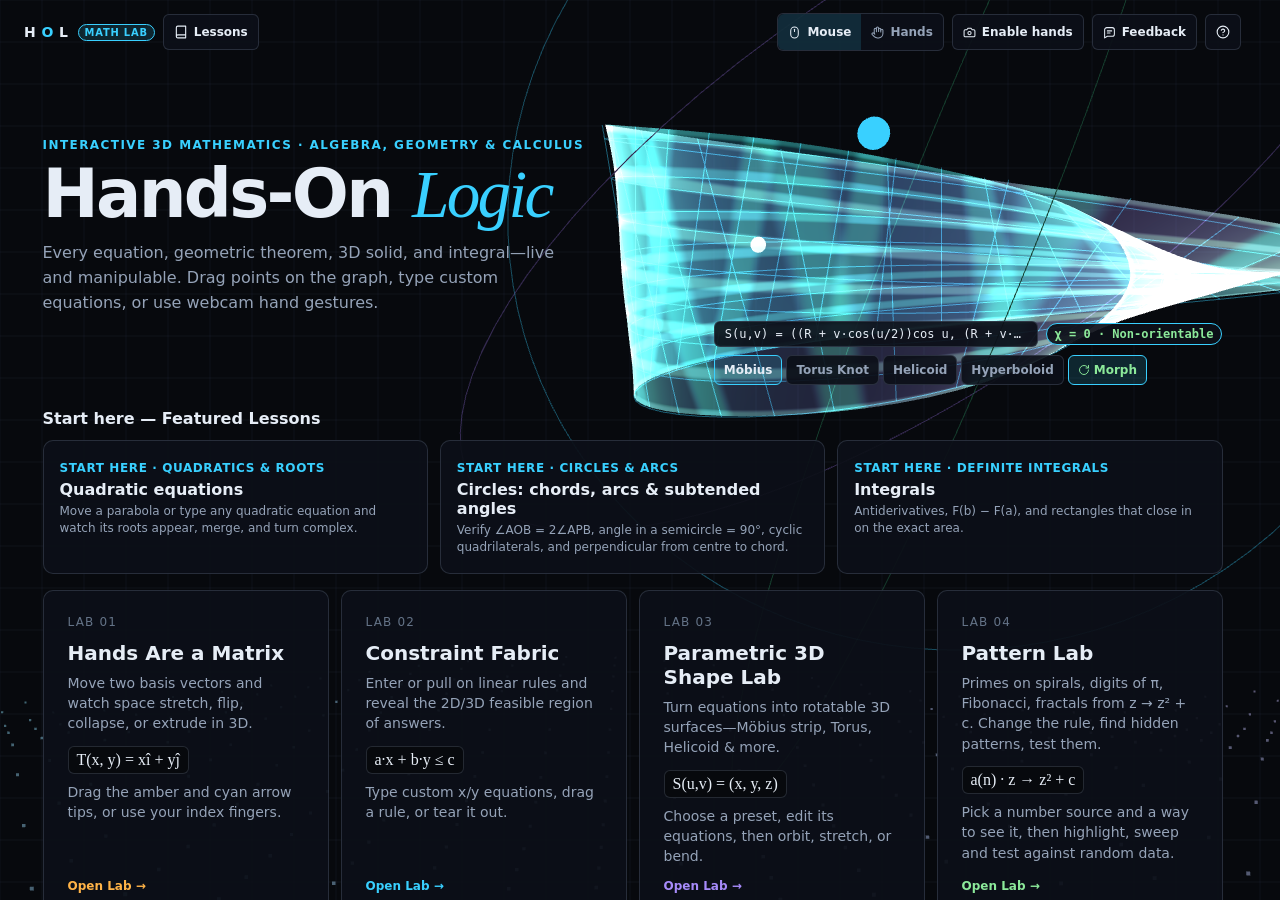
==== index.html @ 8b16ebe7 "Initial Hands-On Logic deployment" ====
<!doctype html>
<html lang="en">
  <head>
    <meta charset="UTF-8" />
    <meta name="viewport" content="width=device-width, initial-scale=1.0" />
    <meta name="theme-color" content="#07090d" />
    <meta
      name="description"
      content="Interactive school maths you move with your mouse or your hands: equations, coordinate geometry, conics, derivatives and integrals (Class 8–12)."
    />
    <title>Hands-On Logic</title>
    <script type="module" crossorigin src="./assets/index-BmAgXL-f.js"></script>
    <link rel="modulepreload" crossorigin href="./assets/demos-DzJYWmck.js">
    <link rel="modulepreload" crossorigin href="./assets/lesson-engine-TPkfOvUj.js">
    <link rel="stylesheet" crossorigin href="./assets/index-B6-vpZ5M.css">
  </head>
  <body>
    <div id="app"></div>
  </body>
</html>
---- assets/index-B6-vpZ5M.css ----
:root{--color-bg: #07090d;--color-surface-1: rgba(12, 16, 24, .92);--color-surface-2: rgba(20, 27, 39, .92);--color-surface-3: rgba(8, 12, 20, .97);--color-border: rgba(150, 170, 200, .2);--color-border-strong: #39d0ff;--color-text: #e6edf6;--color-text-dim: #95a3b8;--color-text-faint: #647387;--color-input: #ffb347;--color-primary: #39d0ff;--color-secondary: #a78bfa;--color-answer: #8ce99a;--color-conflict: #ff6b6b;--color-guide: #4b5b72;--color-primary-tint: rgba(57, 208, 255, .14);--color-input-tint: rgba(255, 179, 71, .14);--color-secondary-tint: rgba(167, 139, 250, .14);--color-answer-tint: rgba(140, 233, 154, .14);--color-conflict-tint: rgba(255, 107, 107, .14);--color-backdrop: rgba(7, 9, 13, .62);--shadow-drawer: -24px 0 80px rgba(7, 9, 13, .52);--font-sans: Inter, ui-sans-serif, system-ui, -apple-system, BlinkMacSystemFont, "Segoe UI", sans-serif;--font-math: "STIX Two Math", "Cambria Math", Georgia, "Times New Roman", serif;--font-mono: ui-monospace, "Cascadia Mono", Consolas, monospace;--text-xs: .75rem;--text-sm: .875rem;--text-md: 1rem;--text-lg: 1.25rem;--text-hero: clamp(2.2rem, 5.5vw, 4.2rem);--space-1: 4px;--space-2: 8px;--space-3: 12px;--space-4: 16px;--space-6: 24px;--space-8: 32px;--space-12: 48px;--radius-sm: 6px;--radius-md: 10px;--radius-lg: 14px;--z-stage: 0;--z-overlay: 10;--z-panel: 20;--z-topbar: 30;--z-modal: 40;--z-toast: 50;--motion-fast: .12s;--motion-base: .2s;--motion-slow: .32s;color:var(--color-text);background:var(--color-bg);font-family:var(--font-sans);font-synthesis:none}*{box-sizing:border-box}html,body,#app{width:100%;min-width:320px;height:100%;margin:0;overflow:hidden;background:var(--color-bg)}.ui-icon{display:inline-block;vertical-align:-2px;flex-shrink:0}button:focus-visible,a:focus-visible,input:focus-visible,.stage:focus-visible{outline:2px solid var(--color-border-strong);outline-offset:2px}.stage{display:block;position:fixed;top:0;right:0;bottom:0;left:0;z-index:var(--z-stage);touch-action:none;user-select:none;-webkit-user-select:none}.stage:focus-visible{outline-offset:-4px}.hud{position:fixed;top:0;right:0;bottom:0;left:0;z-index:var(--z-topbar);pointer-events:none;padding:var(--space-3) var(--space-6)}.hud.modal-open{z-index:var(--z-modal)}.hud.landing{overflow-y:auto;overscroll-behavior:contain;scrollbar-gutter:stable;pointer-events:auto;padding-bottom:var(--space-12)}.topbar{position:relative;z-index:var(--z-topbar);display:flex;align-items:center;justify-content:space-between;gap:var(--space-3);min-height:40px;pointer-events:auto}.brand-cluster,.top-actions{display:flex;align-items:center;gap:var(--space-2)}.wordmark,.back-link{display:inline-flex;align-items:center;gap:var(--space-1);color:var(--color-text);text-decoration:none}.wordmark{letter-spacing:.12em;font-size:var(--text-sm);font-weight:700}.wordmark span{color:var(--color-primary)}.version-pill{margin-left:var(--space-1);padding:2px 6px;border:1px solid var(--color-border-strong);border-radius:999px;background:var(--color-primary-tint);color:var(--color-primary);font-size:.62rem;letter-spacing:.08em}.nav-drawer-btn,.mode-button,.enable-hands,.feedback-button,.back-link{display:inline-flex;align-items:center;gap:6px;min-height:36px;padding:6px 10px;border:1px solid var(--color-border);border-radius:var(--radius-sm);background:var(--color-surface-1);color:var(--color-text);font:inherit;font-size:var(--text-xs);font-weight:600;cursor:pointer;transition:border-color var(--motion-fast) ease-out,background var(--motion-fast) ease-out}.nav-drawer-btn:hover,.enable-hands:hover,.feedback-button:hover,.feedback-button.active,.back-link:hover{border-color:var(--color-border-strong);background:var(--color-primary-tint)}.mode-toggle{display:inline-flex;border:1px solid var(--color-border);border-radius:var(--radius-sm);background:var(--color-surface-1)}.mode-button{border:0;background:transparent;color:var(--color-text-dim)}.mode-button:first-child{border-radius:var(--radius-sm) 0 0 var(--radius-sm)}.mode-button:last-child{border-radius:0 var(--radius-sm) var(--radius-sm) 0}.mode-button.active{background:var(--color-primary-tint);color:var(--color-text)}.icon-button{display:inline-flex;align-items:center;justify-content:center;width:36px;height:36px;border:1px solid var(--color-border);border-radius:var(--radius-sm);background:var(--color-surface-1);color:var(--color-text);cursor:pointer}.icon-button:hover{border-color:var(--color-border-strong)}.has-tooltip{position:relative}.has-tooltip[data-tooltip]:hover:after,.has-tooltip[data-tooltip]:focus-visible:after{content:attr(data-tooltip);position:absolute;z-index:var(--z-toast);top:calc(100% + var(--space-2));right:0;width:max-content;max-width:min(280px,calc(100vw - 24px));padding:var(--space-2) var(--space-3);border:1px solid var(--color-border-strong);border-radius:var(--radius-sm);background:var(--color-surface-3);color:var(--color-text);font-size:var(--text-xs);font-weight:500;line-height:1.4;text-align:left;white-space:normal;pointer-events:none}.hud-toast,.hud-message{position:fixed;z-index:var(--z-toast);bottom:var(--space-6);left:50%;display:inline-flex;align-items:center;gap:var(--space-2);max-width:min(520px,calc(100vw - 32px));margin:0;padding:var(--space-2) var(--space-4);transform:translate(-50%);border:1px solid var(--color-border-strong);border-radius:var(--radius-sm);background:var(--color-surface-3);color:var(--color-text);font-size:var(--text-sm);pointer-events:auto}.hud-message{border-color:var(--color-input)}.hands-onboarding{position:fixed;z-index:var(--z-modal);bottom:var(--space-6);left:var(--space-6);width:min(380px,calc(100vw - 32px));padding:var(--space-4);border:1px solid var(--color-border-strong);border-radius:var(--radius-lg);background:var(--color-surface-3);pointer-events:auto}.onboarding-header{display:flex;align-items:center;justify-content:space-between;margin-bottom:var(--space-3);font-size:var(--text-sm)}.onboarding-steps{display:grid;grid-template-columns:repeat(3,1fr);gap:var(--space-2);margin:0;padding:0;list-style:none}.onboarding-steps li{display:flex;flex-direction:column;gap:var(--space-1);padding:var(--space-2);border:1px solid var(--color-border);border-radius:var(--radius-sm);background:var(--color-surface-1);font-size:var(--text-xs)}.onboarding-steps .step-icon{color:var(--color-primary)}.onboarding-steps small{color:var(--color-text-dim);line-height:1.35}.help-panel{position:fixed;z-index:var(--z-modal);top:64px;right:var(--space-6);width:min(340px,calc(100vw - 32px));padding:var(--space-6);border:1px solid var(--color-border);border-radius:var(--radius-lg);background:var(--color-surface-3);pointer-events:auto}.help-panel h2{margin:0 0 var(--space-4);font-size:var(--text-md)}.help-panel .close-help{position:absolute;top:var(--space-3);right:var(--space-3)}.help-panel dl{display:grid;grid-template-columns:92px 1fr;gap:var(--space-2);margin:0;color:var(--color-text-dim);font-size:var(--text-xs)}.help-panel dt{color:var(--color-primary);font-weight:700}.help-panel dd{margin:0}.hud.recording .topbar,.hud.recording .help-panel,.hud.recording .hud-message,.hud.recording .hud-toast{opacity:0;pointer-events:none}.feedback-backdrop{position:fixed;z-index:var(--z-modal);top:0;right:0;bottom:0;left:0;border:0;background:var(--color-backdrop);cursor:default;pointer-events:auto}.feedback-drawer{position:fixed;z-index:calc(var(--z-modal) + 1);top:0;right:0;width:min(420px,calc(100vw - 24px));height:100%;overflow-y:auto;padding:var(--space-8) var(--space-6);border-left:1px solid var(--color-border-strong);background:var(--color-surface-3);box-shadow:var(--shadow-drawer);pointer-events:auto}.feedback-header{display:flex;align-items:flex-start;justify-content:space-between;gap:var(--space-4)}.feedback-header h2{margin:0;color:var(--color-text);font-size:var(--text-lg)}.feedback-copy{margin:var(--space-4) 0;color:var(--color-text-dim);font-size:var(--text-sm);line-height:1.55}.feedback-contact{margin:var(--space-8) 0 var(--space-2);padding:var(--space-4);border:1px solid var(--color-border-strong);border-radius:var(--radius-md);background:var(--color-primary-tint);color:var(--color-text);font-size:var(--text-md);line-height:1.5}.feedback-contact a{color:var(--color-primary);font-weight:700;overflow-wrap:anywhere}.landing-content{width:min(1180px,100%);margin:0 auto}.landing-hero-row{display:grid;grid-template-columns:minmax(0,1.12fr) minmax(320px,.88fr);gap:var(--space-6);align-items:center;margin-top:var(--space-4)}.landing-copy{max-width:640px}.eyebrow{margin:0 0 var(--space-2);color:var(--color-primary);font-size:var(--text-xs);font-weight:700;letter-spacing:.12em;text-transform:uppercase}h1{margin:0;color:var(--color-text);font-size:var(--text-hero);font-weight:700;letter-spacing:-.04em;line-height:1.02}h1 em{color:var(--color-primary);font-family:var(--font-math);font-weight:400}.lede{max-width:520px;margin:var(--space-3) 0 0;color:var(--color-text-dim);font-size:var(--text-md);line-height:1.55}.hero-stage-card{display:flex;flex-direction:column;gap:var(--space-2);padding:0;border:0;background:transparent;pointer-events:auto}.hero-stage-viewport{height:245px;cursor:grab;touch-action:none}.hero-stage-viewport:active{cursor:grabbing}.hero-stage-meta{display:flex;align-items:center;justify-content:space-between;gap:var(--space-2)}.hero-stage-badge{flex-shrink:0;padding:3px 8px;border:1px solid var(--color-border-strong);border-radius:999px;background:var(--color-surface-1);color:var(--color-answer);font-family:var(--font-mono);font-size:var(--text-xs);font-weight:600}.hero-stage-eq{flex:1;min-width:0;padding:5px 10px;border:1px solid var(--color-border);border-radius:var(--radius-sm);background:var(--color-surface-1);color:var(--color-text);font-family:var(--font-mono);font-size:var(--text-xs);white-space:nowrap;overflow:hidden;text-overflow:ellipsis}.hero-stage-controls{display:flex;flex-wrap:wrap;gap:var(--space-1)}.hero-manifold-btn{display:inline-flex;align-items:center;gap:4px;min-height:30px;padding:4px 9px;border:1px solid var(--color-border);border-radius:var(--radius-sm);background:var(--color-surface-1);color:var(--color-text-dim);font:inherit;font-size:var(--text-xs);font-weight:600;cursor:pointer}.hero-manifold-btn:hover,.hero-manifold-btn.active{border-color:var(--color-border-strong);background:var(--color-primary-tint);color:var(--color-text)}.hero-manifold-btn.morph-toggle.active{color:var(--color-answer)}.hero-lite .hero-stage-controls,.hero-lite .hero-stage-badge{display:none}.landing-hero-row>*{min-width:0}.start-here-section{margin-top:var(--space-6)}.section-subtitle{margin:0 0 var(--space-3);color:var(--color-text);font-size:var(--text-md);font-weight:650}.starter-grid{display:grid;grid-template-columns:repeat(3,minmax(0,1fr));gap:var(--space-3)}.starter-card{border-color:var(--color-border-strong);background:var(--color-surface-2)}.demo-tiles{display:grid;grid-template-columns:repeat(4,minmax(0,1fr));gap:var(--space-3);margin-top:var(--space-4);pointer-events:auto}.demo-tile{display:flex;flex-direction:column;min-height:240px;padding:var(--space-6);border:1px solid var(--color-border);border-radius:var(--radius-md);background:var(--color-surface-1);color:var(--color-text);text-decoration:none;transition:transform var(--motion-base) ease-out,border-color var(--motion-base) ease-out}.demo-tile:hover{transform:translateY(-2px);border-color:var(--color-border-strong)}.demo-tile.amber:hover{border-color:var(--color-input)}.demo-tile.cyan:hover{border-color:var(--color-primary)}.demo-tile.violet:hover{border-color:var(--color-secondary)}.demo-tile.green:hover{border-color:var(--color-answer)}.tile-index{color:var(--color-text-faint);font-size:var(--text-xs);letter-spacing:.1em}.demo-tile h2{margin:var(--space-3) 0 var(--space-2);font-size:var(--text-lg)}.demo-tile p{margin:0;color:var(--color-text-dim);font-size:var(--text-sm);line-height:1.45}.tile-equation{display:block;width:fit-content;margin:var(--space-3) 0 var(--space-2);padding:var(--space-1) var(--space-2);border:1px solid var(--color-border);border-radius:var(--radius-sm);background:var(--color-bg);color:var(--color-text);font-family:var(--font-math);font-size:var(--text-md)}.tile-action{display:block;margin-top:auto;padding-top:var(--space-3);font-size:var(--text-xs);font-weight:650}.amber .tile-action{color:var(--color-input)}.cyan .tile-action{color:var(--color-primary)}.violet .tile-action{color:var(--color-secondary)}.green .tile-action{color:var(--color-answer)}.quick-start,.equation-guide{margin-top:var(--space-8)}.quick-start{display:grid;grid-template-columns:minmax(200px,.7fr) minmax(0,1.5fr);gap:var(--space-8);padding-top:var(--space-6);border-top:1px solid var(--color-border)}.quick-start h2{margin:0;font-size:var(--text-lg)}.quick-start ol{display:grid;margin:0;padding:0;list-style:none;counter-reset:steps}.quick-start li{display:grid;grid-template-columns:36px minmax(130px,.6fr) minmax(180px,1fr);gap:var(--space-3);align-items:baseline;padding:var(--space-3) 0;border-bottom:1px solid var(--color-border);font-size:var(--text-sm);counter-increment:steps}.quick-start li:before{content:"0" counter(steps);color:var(--color-primary);font-size:var(--text-xs);font-weight:700}.quick-start li span{color:var(--color-text-dim);line-height:1.5}.equation-guide{display:grid;grid-template-columns:repeat(3,minmax(0,1fr));gap:var(--space-3)}.equation-guide article{padding:var(--space-6);border:1px solid var(--color-border);border-radius:var(--radius-md);background:var(--color-surface-1)}.display-equation{margin:var(--space-3) 0;font-family:var(--font-math);font-size:var(--text-lg)}.equation-guide article:first-child .display-equation{color:var(--color-input)}.equation-guide article:nth-child(2) .display-equation{color:var(--color-primary)}.equation-guide article:last-child .display-equation{color:var(--color-secondary)}.equation-guide article>p:last-child{margin:0;color:var(--color-text-dim);font-size:var(--text-sm);line-height:1.5}.lesson-index{display:grid;gap:var(--space-6);margin:var(--space-8) 0 var(--space-12)}.chapter-chip-bar{display:flex;flex-wrap:wrap;gap:var(--space-2)}.chapter-chip{min-height:36px;padding:6px 12px;border:1px solid var(--color-border);border-radius:var(--radius-sm);background:var(--color-surface-1);color:var(--color-text-dim);font:inherit;font-size:var(--text-xs);font-weight:600;cursor:pointer}.chapter-chip.active,.chapter-chip:hover{border-color:var(--color-border-strong);background:var(--color-primary-tint);color:var(--color-text)}.lesson-chapter h2{margin:0 0 var(--space-2);font-size:var(--text-lg)}.lesson-chapter>p{margin:0 0 var(--space-3);color:var(--color-text-dim);font-size:var(--text-sm)}.lesson-cards{display:grid;grid-template-columns:repeat(auto-fill,minmax(240px,1fr));gap:var(--space-3)}.lesson-card{display:block;padding:var(--space-4);border:1px solid var(--color-border);border-radius:var(--radius-md);background:var(--color-surface-1);color:var(--color-text);text-decoration:none;pointer-events:auto;transition:border-color var(--motion-fast) ease-out,transform var(--motion-fast) ease-out}.lesson-card:hover{border-color:var(--color-border-strong);transform:translateY(-2px)}.lesson-card .class-label{color:var(--color-primary);font-size:var(--text-xs);font-weight:700;text-transform:uppercase;letter-spacing:.05em}.lesson-card h3{margin:var(--space-1) 0;font-size:var(--text-md)}.lesson-card p{margin:0;color:var(--color-text-dim);font-size:var(--text-xs);line-height:1.45}.demo-guide{position:fixed;z-index:var(--z-panel);top:68px;right:var(--space-6);width:min(380px,calc(100vw - 32px));max-height:calc(100vh - 88px);overflow-y:auto;padding:var(--space-4);border:1px solid var(--color-border);border-radius:var(--radius-lg);background:var(--color-surface-1);color:var(--color-text-dim);pointer-events:auto;scrollbar-width:thin}.guide-kicker{margin:0 0 var(--space-2);color:var(--color-primary);font-size:var(--text-xs);font-weight:700;letter-spacing:.08em;text-transform:uppercase}.guide-equation{color:var(--color-text);font-family:var(--font-math);font-size:var(--text-lg)}.matrix-guide .guide-equation:first-of-type{color:var(--color-input)}.fabric-guide .guide-equation:first-of-type{color:var(--color-primary)}.guide-equation.secondary{margin-top:var(--space-1);color:var(--color-text-dim);font-size:var(--text-md)}.scenario-segmented,.guide-button-row,.shape-tool-row{display:grid;grid-template-columns:repeat(3,1fr);gap:var(--space-2);margin-top:var(--space-3)}.demo-guide button{display:inline-flex;align-items:center;justify-content:center;gap:var(--space-1);min-height:36px;padding:6px 10px;border:1px solid var(--color-border);border-radius:var(--radius-sm);background:var(--color-surface-2);color:var(--color-text);font:inherit;font-size:var(--text-xs);font-weight:600;cursor:pointer}.demo-guide button:hover,.demo-guide button.active{border-color:var(--color-border-strong);background:var(--color-primary-tint)}.demo-guide .primary-action{border-color:var(--color-border-strong);background:var(--color-primary-tint);color:var(--color-primary);font-weight:700}.constraint-form,.shape-form{display:grid;gap:var(--space-2);margin-top:var(--space-3)}.constraint-form label,.shape-form label span{color:var(--color-text-dim);font-size:var(--text-xs);font-weight:600}.shape-form label{display:grid;gap:var(--space-1)}.constraint-form input,.shape-form input{width:100%;min-height:36px;padding:6px 10px;border:1px solid var(--color-border);border-radius:var(--radius-sm);background:var(--color-bg);color:var(--color-text);font:var(--text-xs) var(--font-mono);font-variant-numeric:tabular-nums}.inline-form{display:grid;grid-template-columns:1fr auto;gap:var(--space-2)}.example-row{display:flex;align-items:center;justify-content:space-between;gap:var(--space-2);margin-top:var(--space-2);color:var(--color-text-faint);font-size:var(--text-xs)}.preset-row{display:grid;grid-template-columns:repeat(3,1fr);gap:var(--space-1);margin:var(--space-2) 0}.tool-hint{margin:var(--space-2) 0 0;color:var(--color-text-dim);font-size:var(--text-xs);line-height:1.4}.deformation-controls,.live-orientation{margin-top:var(--space-3);padding:var(--space-3);border:1px solid var(--color-border);border-radius:var(--radius-md);background:var(--color-bg);font-variant-numeric:tabular-nums}.deformation-control-heading,.orientation-heading{display:flex;align-items:baseline;justify-content:space-between;gap:var(--space-2);margin-bottom:var(--space-2);font-size:var(--text-xs);color:var(--color-text)}.deformation-slider-grid{display:grid;grid-template-columns:repeat(2,minmax(0,1fr));gap:var(--space-2)}.deformation-slider{display:grid;gap:var(--space-1);font-size:var(--text-xs)}.deformation-slider>span{display:flex;justify-content:space-between;color:var(--color-text-dim)}.deformation-slider output,.orientation-heading output,.orientation-equations output,.rotation-matrix output{color:var(--color-secondary);font-family:var(--font-mono);font-size:var(--text-xs);font-variant-numeric:tabular-nums}.deformation-slider input{width:100%;accent-color:var(--color-secondary);cursor:ew-resize}.parameter-grid{display:grid;grid-template-columns:repeat(4,minmax(0,1fr));gap:var(--space-2)}.orientation-result{display:grid;gap:var(--space-2)}.orientation-equations{display:grid;gap:var(--space-1)}.matrix-wrap{display:flex;align-items:center;gap:var(--space-2);font-family:var(--font-mono);font-size:var(--text-xs)}.rotation-matrix{display:grid;width:168px;grid-template-columns:repeat(3,1fr);gap:2px 6px;padding:2px 6px;border-left:1px solid var(--color-secondary);border-right:1px solid var(--color-secondary)}.deformation-popover{position:fixed;z-index:var(--z-overlay);top:164px;left:var(--space-6);width:min(500px,36vw);padding:var(--space-3) var(--space-4);border:1px solid var(--color-border);border-radius:var(--radius-md);background:var(--color-surface-1);pointer-events:none;font-variant-numeric:tabular-nums}.deformation-popover-heading{display:flex;align-items:center;justify-content:space-between;margin-bottom:var(--space-2);color:var(--color-secondary);font-size:var(--text-xs);font-weight:700;text-transform:uppercase}.deformation-pipeline{display:flex;align-items:center;gap:var(--space-2);font-size:var(--text-xs)}.deformation-pipeline>div{display:grid;gap:2px;font-family:var(--font-mono);color:var(--color-text)}.lesson-panel{position:fixed;z-index:var(--z-panel);top:64px;right:var(--space-6);bottom:var(--space-4);width:390px;overflow-x:hidden;overflow-y:auto;padding:var(--space-4);border:1px solid var(--color-border);border-radius:var(--radius-lg);background:var(--color-surface-1);color:var(--color-text);font-size:var(--text-sm);line-height:1.5;pointer-events:auto;scrollbar-width:thin;font-variant-numeric:tabular-nums}.lesson-panel.dock-left{right:auto;left:var(--space-6)}.lesson-panel.collapsed{bottom:auto;height:auto;max-height:112px;overflow:hidden}.lesson-panel.collapsed .lesson-body{display:none}.lesson-top-header{margin-bottom:var(--space-3)}.lesson-breadcrumb-row{display:flex;align-items:center;justify-content:space-between;gap:var(--space-2);margin-bottom:var(--space-1)}.lesson-kicker{margin:0;color:var(--color-primary);font-size:var(--text-xs);font-weight:700;letter-spacing:.04em;text-transform:uppercase}.sheet-pos-group{display:none;gap:var(--space-1)}.sheet-pos-btn{padding:3px 7px;border:1px solid var(--color-border);border-radius:var(--radius-sm);background:var(--color-surface-2);color:var(--color-text-dim);font:inherit;font-size:var(--text-xs);cursor:pointer}.sheet-pos-btn.active{border-color:var(--color-border-strong);color:var(--color-text);background:var(--color-primary-tint)}.lesson-panel h2{margin:0 0 var(--space-1);color:var(--color-text);font-size:var(--text-lg);line-height:1.2}.lesson-hint{margin:0 0 var(--space-2);color:var(--color-text-dim);font-size:var(--text-xs);line-height:1.4}.lesson-key-result{padding:var(--space-2) var(--space-3);border:1px solid var(--color-border-strong);border-radius:var(--radius-sm);background:var(--color-answer-tint);color:var(--color-answer);font-family:var(--font-mono);font-size:var(--text-sm);font-weight:700;font-variant-numeric:tabular-nums;transition:background var(--motion-slow) ease-out}.lesson-key-result:empty{display:none}.lesson-key-result.flash{background:var(--color-primary-tint)}.lesson-challenge{margin:0 0 var(--space-3);padding:var(--space-2) var(--space-3);border:1px solid var(--color-input);border-radius:var(--radius-sm);background:var(--color-input-tint);color:var(--color-text);font-size:var(--text-xs)}.lesson-challenge.solved{border-color:var(--color-answer);background:var(--color-answer-tint)}.lesson-challenge code{display:inline-block;margin-top:2px;color:var(--color-text);font-weight:700}.challenge-next{margin-left:var(--space-2);padding:4px 8px;border:1px solid var(--color-answer);border-radius:var(--radius-sm);background:var(--color-surface-2);color:var(--color-text);font:inherit;font-size:var(--text-xs);cursor:pointer}.lesson-variants{display:flex;flex-wrap:wrap;gap:var(--space-1);margin-bottom:var(--space-3)}.lesson-variants button{min-height:34px;padding:5px 10px;border:1px solid var(--color-border);border-radius:var(--radius-sm);background:var(--color-surface-2);color:var(--color-text-dim);font:inherit;font-size:var(--text-xs);font-weight:600;cursor:pointer}.lesson-variants button.active{border-color:var(--color-border-strong);background:var(--color-primary-tint);color:var(--color-text)}.lesson-equations,.lesson-inputs{margin-bottom:var(--space-3);padding:var(--space-3);border:1px solid var(--color-border);border-radius:var(--radius-md);background:var(--color-bg)}.lesson-inputs:empty{display:none}.inputs-header{margin-bottom:var(--space-2);color:var(--color-text-dim);font-size:var(--text-xs);font-weight:700;letter-spacing:.05em;text-transform:uppercase}.lesson-eq-list,.handle-input-grid{display:grid;gap:var(--space-2)}.lesson-eq-label{display:block;margin-bottom:var(--space-1);color:var(--color-text);font-size:var(--text-xs);font-weight:600}.lesson-eq-row{display:flex;gap:var(--space-2)}.lesson-eq-input{flex:1;min-width:0;min-height:36px;padding:5px 8px;border:1px solid var(--color-border);border-radius:var(--radius-sm);background:var(--color-surface-1);color:var(--color-text);font:var(--text-xs) var(--font-mono)}.lesson-eq-apply{min-height:36px;padding:5px 12px;border:1px solid var(--color-border-strong);border-radius:var(--radius-sm);background:var(--color-primary-tint);color:var(--color-text);font:inherit;font-size:var(--text-xs);font-weight:600;cursor:pointer}.eq-preset-row{display:flex;flex-wrap:wrap;gap:var(--space-1);margin-top:var(--space-2)}.eq-preset-chip{min-height:30px;padding:4px 8px;border:1px solid var(--color-border);border-radius:999px;background:var(--color-surface-2);color:var(--color-text-dim);font:inherit;font-size:var(--text-xs);cursor:pointer}.eq-preset-chip:hover,.eq-preset-chip.active{border-color:var(--color-border-strong);background:var(--color-primary-tint);color:var(--color-text)}.lesson-eq-error{margin:var(--space-1) 0 0;color:var(--color-conflict);font-size:var(--text-xs);font-weight:600}.handle-control-block{padding-bottom:var(--space-2);border-bottom:1px solid var(--color-border)}.handle-control-block:last-child{padding-bottom:0;border-bottom:0}.handle-input-row{display:grid;grid-template-columns:minmax(84px,1fr) 82px 82px;gap:var(--space-2);align-items:center}.param-input-row{display:flex;align-items:center;justify-content:space-between;gap:var(--space-2)}.param-number-wrap{display:inline-flex;align-items:center;gap:var(--space-1);color:var(--color-text-dim);font-size:var(--text-xs)}.param-number-wrap input{width:84px}.handle-slider-row{display:grid;grid-template-columns:1fr 1fr;gap:var(--space-2);margin-top:var(--space-1)}.param-slider-row{margin-top:var(--space-1)}.handle-slider-row input[type=range],.param-slider-row input[type=range]{width:100%;height:20px;accent-color:var(--color-input);cursor:pointer}.handle-badge{display:inline-flex;align-items:center;gap:6px;color:var(--color-text);font-size:var(--text-xs);font-weight:600;overflow:hidden;text-overflow:ellipsis;white-space:nowrap}.handle-badge i{width:8px;height:8px;border-radius:50%;flex-shrink:0}.handle-input-row label{display:flex;align-items:center;gap:var(--space-1);color:var(--color-text-dim);font-size:var(--text-xs)}.handle-input-row input,.param-number-wrap input{min-height:32px;padding:4px 6px;border:1px solid var(--color-border);border-radius:var(--radius-sm);background:var(--color-surface-1);color:var(--color-text);font:var(--text-xs) var(--font-mono);font-variant-numeric:tabular-nums}.teacher-step-bar{display:flex;align-items:center;justify-content:space-between;gap:var(--space-2);margin-bottom:var(--space-2);padding:var(--space-1) var(--space-2);border:1px solid var(--color-border);border-radius:var(--radius-sm);background:var(--color-surface-2);color:var(--color-text-dim);font-size:var(--text-xs);font-weight:600}.teacher-step-btns{display:flex;gap:var(--space-1)}.teacher-step-btns button{min-height:28px;padding:2px 8px;border:1px solid var(--color-border);border-radius:var(--radius-sm);background:var(--color-surface-1);color:var(--color-text);font:inherit;font-size:var(--text-xs);cursor:pointer}.teacher-step-btns button.active{border-color:var(--color-border-strong);background:var(--color-primary-tint)}.teacher-step-btns button:disabled{opacity:.35;cursor:default}.step-block{margin:0 0 var(--space-2);padding:var(--space-2) var(--space-3);border-left:3px solid var(--color-border);border-radius:0 var(--radius-sm) var(--radius-sm) 0;background:var(--color-surface-2)}.step-block.result{border-left-color:var(--color-answer);background:var(--color-answer-tint)}.step-block.warn{border-left-color:var(--color-input);background:var(--color-input-tint)}.step-block h3{margin:0 0 var(--space-1);color:var(--color-text);font-size:var(--text-xs)}.step-block ol{margin:0;padding:0;list-style:none;font-family:var(--font-mono);font-size:var(--text-xs);font-variant-numeric:tabular-nums}.step-block li{padding:1px 0;overflow-wrap:anywhere;white-space:pre-wrap}.lesson-toolbar-footer{margin-top:var(--space-3);padding-top:var(--space-3);border-top:1px solid var(--color-border)}.lesson-action-bar{display:flex;align-items:center;gap:var(--space-2);position:relative}.lesson-action-btn{display:inline-flex;align-items:center;gap:5px;min-height:36px;padding:6px 10px;border:1px solid var(--color-border);border-radius:var(--radius-sm);background:var(--color-surface-2);color:var(--color-text);font:inherit;font-size:var(--text-xs);font-weight:600;cursor:pointer}.lesson-action-btn:hover,.lesson-action-btn.active{border-color:var(--color-border-strong);background:var(--color-primary-tint)}.more-menu-wrap{position:relative;margin-left:auto}.more-menu{position:absolute;z-index:var(--z-modal);bottom:calc(100% + var(--space-2));right:0;display:grid;gap:var(--space-1);min-width:210px;padding:var(--space-2);border:1px solid var(--color-border-strong);border-radius:var(--radius-md);background:var(--color-surface-3)}.more-menu[hidden]{display:none}.more-item{display:flex;align-items:center;gap:var(--space-2);width:100%;min-height:34px;padding:6px 10px;border:0;border-radius:var(--radius-sm);background:transparent;color:var(--color-text);font:inherit;font-size:var(--text-xs);text-align:left;cursor:pointer}.more-item:hover,.more-item.active{background:var(--color-primary-tint);color:var(--color-primary)}.lesson-controls{margin:var(--space-2) 0 0;color:var(--color-text-faint);font-size:var(--text-xs)}body.recording .lesson-toolbar-footer,body.recording .lesson-variants,body.recording .lesson-inputs,body.recording .demo-guide{display:none}.pattern-group-title{margin:var(--space-2) 0 var(--space-1);color:var(--color-text-faint);font-size:var(--text-xs);font-weight:700;letter-spacing:.08em;text-transform:uppercase}.hidden-tag{margin-left:2px;color:var(--color-input);font-size:10px;font-weight:700}.pattern-help{margin:var(--space-1) 0 var(--space-2);color:var(--color-text-dim);font-size:var(--text-xs);line-height:1.45}.pattern-rule{margin:var(--space-2) 0;color:var(--color-text-dim);font:var(--text-xs) var(--font-mono);overflow-wrap:anywhere}.pattern-lesson-link{display:inline-flex;align-items:center;gap:6px;margin-bottom:var(--space-2);color:var(--color-primary);font-size:var(--text-xs);font-weight:600;text-decoration:none}.pattern-lesson-link:hover{text-decoration:underline}.pattern-random-row,.pattern-zoom-row,.pattern-sweep-row{display:flex;flex-wrap:wrap;align-items:center;gap:var(--space-2);margin-bottom:var(--space-3)}.pattern-random.active{border-color:var(--color-input);background:var(--color-input-tint);color:var(--color-input)}.pattern-tabs button{flex:1}.pattern-tab-content{min-height:120px}.pattern-select{flex:1;font-family:inherit}.pattern-details{margin-top:var(--space-2);color:var(--color-text-dim);font-size:var(--text-xs)}.pattern-details summary{min-height:32px;padding:6px 0;color:var(--color-text);font-weight:600;cursor:pointer}.pattern-details ol,.pattern-details ul{margin:0;padding-left:var(--space-4)}.pattern-details li{margin:2px 0}.pattern-link{padding:4px 0;border:0;background:none;color:var(--color-primary);font:inherit;text-align:left;cursor:pointer}.pattern-link:hover{text-decoration:underline}.digit-bars{position:relative;display:grid;grid-template-columns:repeat(10,1fr);gap:4px;height:96px;margin:var(--space-2) 0}.digit-bar{display:flex;flex-direction:column;justify-content:flex-end;align-items:center;gap:2px;min-width:0}.digit-bar span{width:100%;min-height:2px;border-radius:2px 2px 0 0;background:var(--color-primary)}.digit-bar b{color:var(--color-text-dim);font:600 var(--text-xs) var(--font-mono);line-height:16px}.digit-even{position:absolute;left:0;right:0;border-top:1px dashed var(--color-input);pointer-events:none}body.recording .pattern-panel{display:none}body.recording,body.recording .stage{cursor:none}.holo-nav-modal{position:fixed;z-index:var(--z-modal);inset:var(--space-6);display:flex;flex-direction:column;padding:var(--space-6);border:1px solid var(--color-border-strong);border-radius:var(--radius-lg);background:var(--color-surface-3);pointer-events:auto}.holo-nav-header{display:flex;align-items:center;justify-content:space-between;flex-wrap:wrap;gap:var(--space-3);padding-bottom:var(--space-3);border-bottom:1px solid var(--color-border)}.holo-nav-header h2{margin:0;font-size:var(--text-lg);color:var(--color-text)}.holo-nav-search{flex:1;min-width:220px;max-width:440px;min-height:38px;padding:var(--space-2) var(--space-3);border:1px solid var(--color-border-strong);border-radius:var(--radius-sm);background:var(--color-surface-1);color:var(--color-text);font:inherit;font-size:var(--text-sm)}.holo-nav-body{flex:1;overflow-y:auto;padding-top:var(--space-3);display:grid;gap:var(--space-4)}.holo-nav-group h3{margin:0 0 var(--space-2);color:var(--color-primary);font-size:var(--text-sm)}.holo-nav-grid{display:grid;grid-template-columns:repeat(auto-fill,minmax(230px,1fr));gap:var(--space-2)}.holo-nav-item{display:flex;flex-direction:column;gap:var(--space-1);padding:var(--space-3);border:1px solid var(--color-border);border-radius:var(--radius-md);background:var(--color-surface-1);color:var(--color-text);text-decoration:none}.holo-nav-item:hover,.holo-nav-item.nav-selected{border-color:var(--color-border-strong);background:var(--color-surface-2)}.holo-nav-item .class-label{color:var(--color-primary);font-size:var(--text-xs);font-weight:700;text-transform:uppercase}.holo-nav-item strong{font-size:var(--text-sm)}.holo-nav-item mark{background:var(--color-primary-tint);color:var(--color-primary);padding:0 2px;border-radius:2px}.holo-nav-item small{color:var(--color-text-dim);font-size:var(--text-xs);line-height:1.35}.sr-only{position:absolute;width:1px;height:1px;padding:0;margin:-1px;overflow:hidden;clip:rect(0,0,0,0);white-space:nowrap;border:0}@media (pointer: coarse){.fine-pointer-only{display:none}}@media (max-width: 1023px){.lesson-panel{width:320px}.deformation-popover{display:none}.landing-hero-row{grid-template-columns:1fr}.starter-grid,.demo-tiles,.equation-guide{grid-template-columns:repeat(2,minmax(0,1fr))}}@media (max-width: 819px){.demo-guide{top:auto;bottom:var(--space-2);left:var(--space-2);right:var(--space-2);width:auto;max-height:38vh;padding:var(--space-3)}}@media (max-width: 599px){.hud{padding:var(--space-2) var(--space-3)}.version-pill,.top-label{display:none}.topbar{gap:var(--space-2)}.brand-cluster,.top-actions{gap:var(--space-1)}.nav-drawer-btn,.mode-button{min-width:36px;padding-left:var(--space-2);padding-right:var(--space-2);justify-content:center}.nav-drawer-btn span,.mode-button span{position:absolute;width:1px;height:1px;overflow:hidden;clip:rect(0 0 0 0);clip-path:inset(50%);white-space:nowrap}.lesson-panel{top:auto;left:var(--space-2);right:var(--space-2);bottom:var(--space-2);width:auto;height:44vh;padding:var(--space-3)}.lesson-panel.dock-left{left:var(--space-2);right:var(--space-2)}.lesson-panel[data-sheet=peek]{height:22vh;min-height:128px}.lesson-panel[data-sheet=half]{height:44vh}.lesson-panel[data-sheet=full]{height:74vh}.sheet-pos-group{display:inline-flex}.holo-nav-modal{inset:var(--space-2);padding:var(--space-3)}.starter-grid,.demo-tiles,.equation-guide,.quick-start{grid-template-columns:1fr}.quick-start li{grid-template-columns:32px 1fr}.quick-start li span{grid-column:2}.parameter-grid{grid-template-columns:repeat(2,minmax(0,1fr))}.has-tooltip[data-tooltip]:hover:after,.has-tooltip[data-tooltip]:focus-visible:after{left:0;right:auto}.feedback-drawer{top:auto;width:100%;height:min(82vh,680px);padding:var(--space-6) var(--space-4);border-top:1px solid var(--color-border-strong);border-left:0;border-radius:var(--radius-lg) var(--radius-lg) 0 0}}@media (prefers-reduced-motion: reduce){*,*:before,*:after{scroll-behavior:auto!important;transition-duration:.01ms!important}}
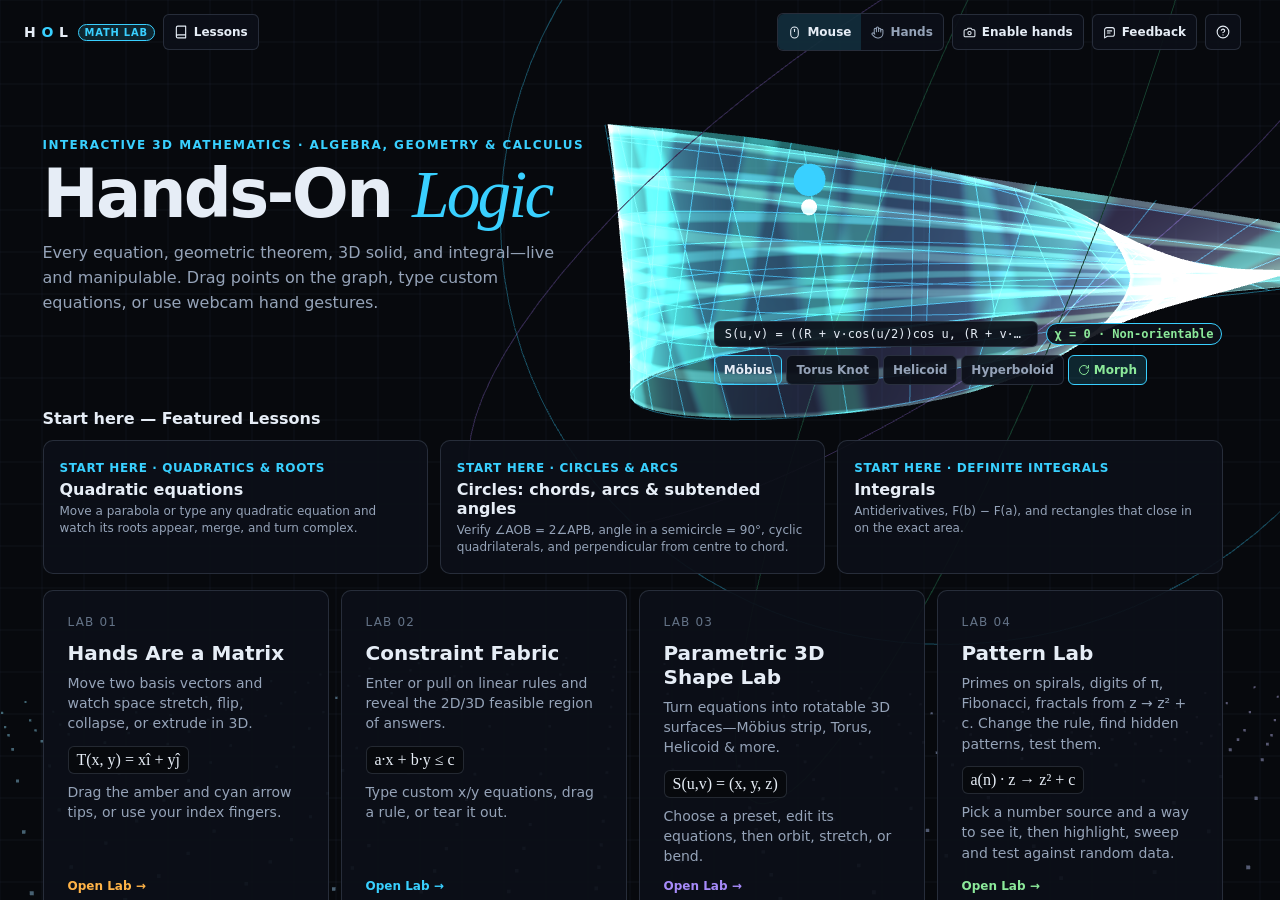
==== commit 1c81ea65: "Add social sharing preview" ====
--- a/index.html
+++ b/index.html
@@ -8,6 +8,25 @@
       name="description"
       content="Interactive school maths you move with your mouse or your hands: equations, coordinate geometry, conics, derivatives and integrals (Class 8–12)."
     />
+    <meta property="og:type" content="website" />
+    <meta property="og:site_name" content="Hands-On Logic" />
+    <meta property="og:title" content="Hands-On Logic — Interactive 3D Mathematics" />
+    <meta
+      property="og:description"
+      content="Move equations, geometric theorems, 3D surfaces and integrals with your mouse, custom inputs or webcam hand gestures."
+    />
+    <meta property="og:url" content="https://geoabrahamdev.github.io/hands-on-logic-site/" />
+    <meta property="og:image" content="https://geoabrahamdev.github.io/hands-on-logic-site/social-preview.png" />
+    <meta property="og:image:width" content="1280" />
+    <meta property="og:image:height" content="640" />
+    <meta property="og:image:alt" content="Hands-On Logic interactive 3D mathematics homepage" />
+    <meta name="twitter:card" content="summary_large_image" />
+    <meta name="twitter:title" content="Hands-On Logic — Interactive 3D Mathematics" />
+    <meta
+      name="twitter:description"
+      content="Move equations, geometric theorems, 3D surfaces and integrals with your mouse, custom inputs or webcam hand gestures."
+    />
+    <meta name="twitter:image" content="https://geoabrahamdev.github.io/hands-on-logic-site/social-preview.png" />
     <title>Hands-On Logic</title>
     <script type="module" crossorigin src="./assets/index-BmAgXL-f.js"></script>
     <link rel="modulepreload" crossorigin href="./assets/demos-DzJYWmck.js">
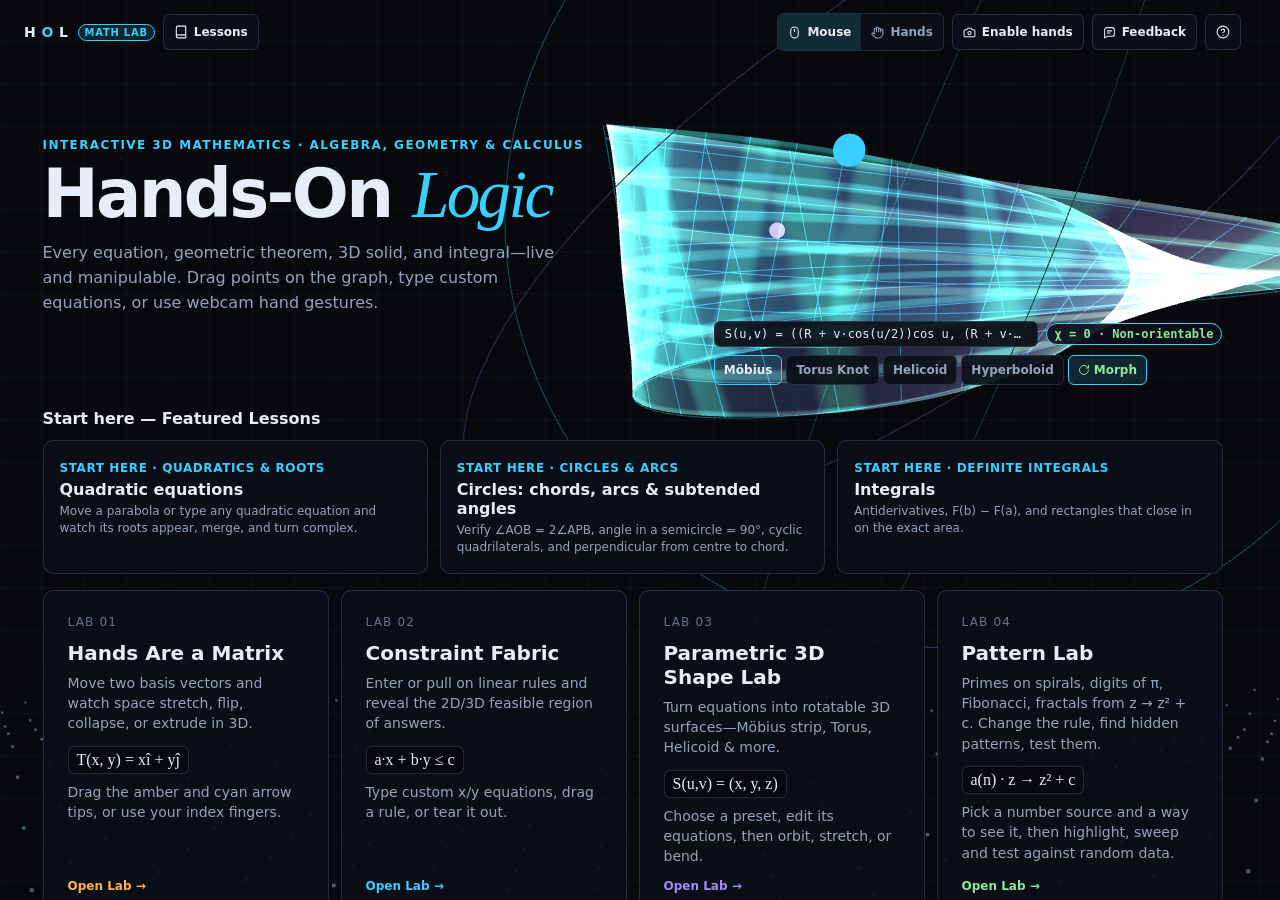
==== commit 8c99390d: "Fix mobile hand gesture interaction" ====
--- a/index.html
+++ b/index.html
@@ -28,9 +28,9 @@
     />
     <meta name="twitter:image" content="https://geoabrahamdev.github.io/hands-on-logic-site/social-preview.png" />
     <title>Hands-On Logic</title>
-    <script type="module" crossorigin src="./assets/index-BmAgXL-f.js"></script>
+    <script type="module" crossorigin src="./assets/index-ClPH3olH.js"></script>
     <link rel="modulepreload" crossorigin href="./assets/demos-DzJYWmck.js">
-    <link rel="modulepreload" crossorigin href="./assets/lesson-engine-TPkfOvUj.js">
+    <link rel="modulepreload" crossorigin href="./assets/lesson-engine-CrZLz2mZ.js">
     <link rel="stylesheet" crossorigin href="./assets/index-B6-vpZ5M.css">
   </head>
   <body>
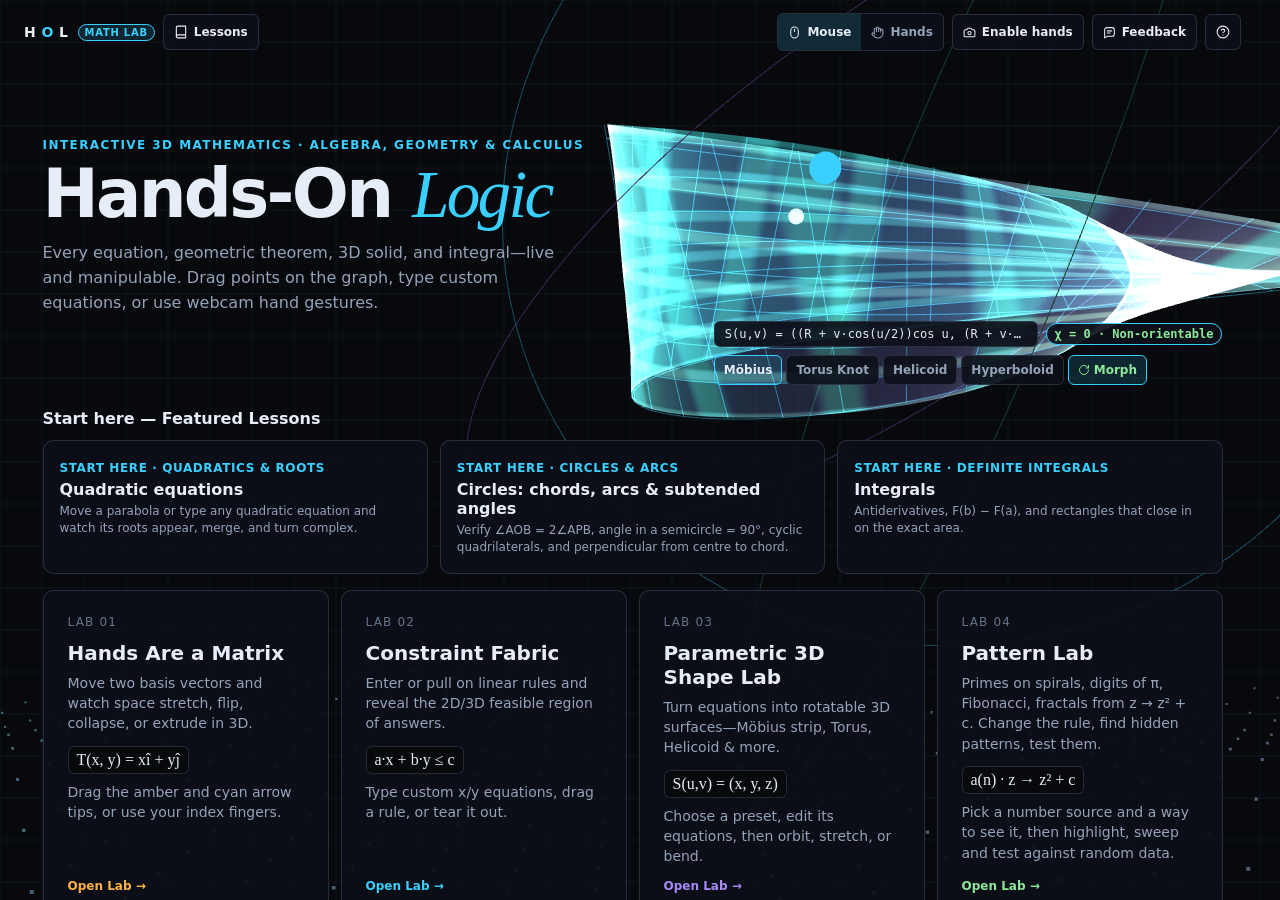
==== commit 92513fd3: "Deploy mobile gesture and 3D hero fixes" ====
--- a/index.html
+++ b/index.html
@@ -28,10 +28,10 @@
     />
     <meta name="twitter:image" content="https://geoabrahamdev.github.io/hands-on-logic-site/social-preview.png" />
     <title>Hands-On Logic</title>
-    <script type="module" crossorigin src="./assets/index-ClPH3olH.js"></script>
+    <script type="module" crossorigin src="./assets/index-BOGdXyLB.js"></script>
     <link rel="modulepreload" crossorigin href="./assets/demos-DzJYWmck.js">
     <link rel="modulepreload" crossorigin href="./assets/lesson-engine-CrZLz2mZ.js">
-    <link rel="stylesheet" crossorigin href="./assets/index-B6-vpZ5M.css">
+    <link rel="stylesheet" crossorigin href="./assets/index-CVvVTj8f.css">
   </head>
   <body>
     <div id="app"></div>
--- a/assets/index-CVvVTj8f.css
+++ b/assets/index-CVvVTj8f.css
@@ -0,0 +1 @@
+:root{--color-bg: #07090d;--color-surface-1: rgba(12, 16, 24, .92);--color-surface-2: rgba(20, 27, 39, .92);--color-surface-3: rgba(8, 12, 20, .97);--color-border: rgba(150, 170, 200, .2);--color-border-strong: #39d0ff;--color-text: #e6edf6;--color-text-dim: #95a3b8;--color-text-faint: #647387;--color-input: #ffb347;--color-primary: #39d0ff;--color-secondary: #a78bfa;--color-answer: #8ce99a;--color-conflict: #ff6b6b;--color-guide: #4b5b72;--color-primary-tint: rgba(57, 208, 255, .14);--color-input-tint: rgba(255, 179, 71, .14);--color-secondary-tint: rgba(167, 139, 250, .14);--color-answer-tint: rgba(140, 233, 154, .14);--color-conflict-tint: rgba(255, 107, 107, .14);--color-backdrop: rgba(7, 9, 13, .62);--shadow-drawer: -24px 0 80px rgba(7, 9, 13, .52);--font-sans: Inter, ui-sans-serif, system-ui, -apple-system, BlinkMacSystemFont, "Segoe UI", sans-serif;--font-math: "STIX Two Math", "Cambria Math", Georgia, "Times New Roman", serif;--font-mono: ui-monospace, "Cascadia Mono", Consolas, monospace;--text-xs: .75rem;--text-sm: .875rem;--text-md: 1rem;--text-lg: 1.25rem;--text-hero: clamp(2.2rem, 5.5vw, 4.2rem);--space-1: 4px;--space-2: 8px;--space-3: 12px;--space-4: 16px;--space-6: 24px;--space-8: 32px;--space-12: 48px;--radius-sm: 6px;--radius-md: 10px;--radius-lg: 14px;--z-stage: 0;--z-overlay: 10;--z-panel: 20;--z-topbar: 30;--z-modal: 40;--z-toast: 50;--motion-fast: .12s;--motion-base: .2s;--motion-slow: .32s;color:var(--color-text);background:var(--color-bg);font-family:var(--font-sans);font-synthesis:none}*{box-sizing:border-box}html,body,#app{width:100%;min-width:320px;height:100%;margin:0;overflow:hidden;background:var(--color-bg)}.ui-icon{display:inline-block;vertical-align:-2px;flex-shrink:0}button:focus-visible,a:focus-visible,input:focus-visible,.stage:focus-visible{outline:2px solid var(--color-border-strong);outline-offset:2px}.stage{display:block;position:fixed;top:0;right:0;bottom:0;left:0;z-index:var(--z-stage);touch-action:none;user-select:none;-webkit-user-select:none}.stage:focus-visible{outline-offset:-4px}.hud{position:fixed;top:0;right:0;bottom:0;left:0;z-index:var(--z-topbar);pointer-events:none;padding:var(--space-3) var(--space-6)}.hud.modal-open{z-index:var(--z-modal)}.hud.landing{overflow-y:auto;overscroll-behavior:contain;scrollbar-gutter:stable;pointer-events:auto;padding-bottom:var(--space-12)}.topbar{position:relative;z-index:var(--z-topbar);display:flex;align-items:center;justify-content:space-between;gap:var(--space-3);min-height:40px;pointer-events:auto}.brand-cluster,.top-actions{display:flex;align-items:center;gap:var(--space-2)}.wordmark,.back-link{display:inline-flex;align-items:center;gap:var(--space-1);color:var(--color-text);text-decoration:none}.wordmark{letter-spacing:.12em;font-size:var(--text-sm);font-weight:700}.wordmark span{color:var(--color-primary)}.version-pill{margin-left:var(--space-1);padding:2px 6px;border:1px solid var(--color-border-strong);border-radius:999px;background:var(--color-primary-tint);color:var(--color-primary);font-size:.62rem;letter-spacing:.08em}.nav-drawer-btn,.mode-button,.enable-hands,.feedback-button,.back-link{display:inline-flex;align-items:center;gap:6px;min-height:36px;padding:6px 10px;border:1px solid var(--color-border);border-radius:var(--radius-sm);background:var(--color-surface-1);color:var(--color-text);font:inherit;font-size:var(--text-xs);font-weight:600;cursor:pointer;transition:border-color var(--motion-fast) ease-out,background var(--motion-fast) ease-out}.nav-drawer-btn:hover,.enable-hands:hover,.feedback-button:hover,.feedback-button.active,.back-link:hover{border-color:var(--color-border-strong);background:var(--color-primary-tint)}.mode-toggle{display:inline-flex;border:1px solid var(--color-border);border-radius:var(--radius-sm);background:var(--color-surface-1)}.mode-button{border:0;background:transparent;color:var(--color-text-dim)}.mode-button:first-child{border-radius:var(--radius-sm) 0 0 var(--radius-sm)}.mode-button:last-child{border-radius:0 var(--radius-sm) var(--radius-sm) 0}.mode-button.active{background:var(--color-primary-tint);color:var(--color-text)}.icon-button{display:inline-flex;align-items:center;justify-content:center;width:36px;height:36px;border:1px solid var(--color-border);border-radius:var(--radius-sm);background:var(--color-surface-1);color:var(--color-text);cursor:pointer}.icon-button:hover{border-color:var(--color-border-strong)}.has-tooltip{position:relative}.has-tooltip[data-tooltip]:focus-visible:after{content:attr(data-tooltip);position:absolute;z-index:var(--z-toast);top:calc(100% + var(--space-2));right:0;width:max-content;max-width:min(280px,calc(100vw - 24px));padding:var(--space-2) var(--space-3);border:1px solid var(--color-border-strong);border-radius:var(--radius-sm);background:var(--color-surface-3);color:var(--color-text);font-size:var(--text-xs);font-weight:500;line-height:1.4;text-align:left;white-space:normal;pointer-events:none}@media (hover: hover){.has-tooltip[data-tooltip]:hover:after{content:attr(data-tooltip);position:absolute;z-index:var(--z-toast);top:calc(100% + var(--space-2));right:0;width:max-content;max-width:min(280px,calc(100vw - 24px));padding:var(--space-2) var(--space-3);border:1px solid var(--color-border-strong);border-radius:var(--radius-sm);background:var(--color-surface-3);color:var(--color-text);font-size:var(--text-xs);font-weight:500;line-height:1.4;text-align:left;white-space:normal;pointer-events:none}}.hud-toast,.hud-message{position:fixed;z-index:var(--z-toast);bottom:var(--space-6);left:50%;display:inline-flex;align-items:center;gap:var(--space-2);max-width:min(520px,calc(100vw - 32px));margin:0;padding:var(--space-2) var(--space-4);transform:translate(-50%);border:1px solid var(--color-border-strong);border-radius:var(--radius-sm);background:var(--color-surface-3);color:var(--color-text);font-size:var(--text-sm);pointer-events:auto}.hud-message{border-color:var(--color-input)}.hands-onboarding{position:fixed;z-index:var(--z-modal);bottom:var(--space-6);left:var(--space-6);width:min(380px,calc(100vw - 32px));padding:var(--space-4);border:1px solid var(--color-border-strong);border-radius:var(--radius-lg);background:var(--color-surface-3);pointer-events:auto}.onboarding-header{display:flex;align-items:center;justify-content:space-between;margin-bottom:var(--space-3);font-size:var(--text-sm)}.onboarding-steps{display:grid;grid-template-columns:repeat(3,1fr);gap:var(--space-2);margin:0;padding:0;list-style:none}.onboarding-steps li{display:flex;flex-direction:column;gap:var(--space-1);padding:var(--space-2);border:1px solid var(--color-border);border-radius:var(--radius-sm);background:var(--color-surface-1);font-size:var(--text-xs)}.onboarding-steps .step-icon{color:var(--color-primary)}.onboarding-steps small{color:var(--color-text-dim);line-height:1.35}.help-panel{position:fixed;z-index:var(--z-modal);top:64px;right:var(--space-6);width:min(340px,calc(100vw - 32px));padding:var(--space-6);border:1px solid var(--color-border);border-radius:var(--radius-lg);background:var(--color-surface-3);pointer-events:auto}.help-panel h2{margin:0 0 var(--space-4);font-size:var(--text-md)}.help-panel .close-help{position:absolute;top:var(--space-3);right:var(--space-3)}.help-panel dl{display:grid;grid-template-columns:92px 1fr;gap:var(--space-2);margin:0;color:var(--color-text-dim);font-size:var(--text-xs)}.help-panel dt{color:var(--color-primary);font-weight:700}.help-panel dd{margin:0}.hud.recording .topbar,.hud.recording .help-panel,.hud.recording .hud-message,.hud.recording .hud-toast{opacity:0;pointer-events:none}.feedback-backdrop{position:fixed;z-index:var(--z-modal);top:0;right:0;bottom:0;left:0;border:0;background:var(--color-backdrop);cursor:default;pointer-events:auto}.feedback-drawer{position:fixed;z-index:calc(var(--z-modal) + 1);top:0;right:0;width:min(420px,calc(100vw - 24px));height:100%;overflow-y:auto;padding:var(--space-8) var(--space-6);border-left:1px solid var(--color-border-strong);background:var(--color-surface-3);box-shadow:var(--shadow-drawer);pointer-events:auto}.feedback-header{display:flex;align-items:flex-start;justify-content:space-between;gap:var(--space-4)}.feedback-header h2{margin:0;color:var(--color-text);font-size:var(--text-lg)}.feedback-copy{margin:var(--space-4) 0;color:var(--color-text-dim);font-size:var(--text-sm);line-height:1.55}.feedback-contact{margin:var(--space-8) 0 var(--space-2);padding:var(--space-4);border:1px solid var(--color-border-strong);border-radius:var(--radius-md);background:var(--color-primary-tint);color:var(--color-text);font-size:var(--text-md);line-height:1.5}.feedback-contact a{color:var(--color-primary);font-weight:700;overflow-wrap:anywhere}.landing-content{width:min(1180px,100%);margin:0 auto}.landing-hero-row{display:grid;grid-template-columns:minmax(0,1.12fr) minmax(320px,.88fr);gap:var(--space-6);align-items:center;margin-top:var(--space-4)}.landing-copy{max-width:640px}.eyebrow{margin:0 0 var(--space-2);color:var(--color-primary);font-size:var(--text-xs);font-weight:700;letter-spacing:.12em;text-transform:uppercase}h1{margin:0;color:var(--color-text);font-size:var(--text-hero);font-weight:700;letter-spacing:-.04em;line-height:1.02}h1 em{color:var(--color-primary);font-family:var(--font-math);font-weight:400}.lede{max-width:520px;margin:var(--space-3) 0 0;color:var(--color-text-dim);font-size:var(--text-md);line-height:1.55}.hero-stage-card{display:flex;flex-direction:column;gap:var(--space-2);padding:0;border:0;background:transparent;pointer-events:auto}.hero-stage-viewport{height:245px;cursor:grab;touch-action:none}.hero-stage-viewport:active{cursor:grabbing}@media (pointer: coarse){.hero-stage-viewport{touch-action:pan-y}}.hero-stage-meta{display:flex;align-items:center;justify-content:space-between;gap:var(--space-2)}.hero-stage-badge{flex-shrink:0;padding:3px 8px;border:1px solid var(--color-border-strong);border-radius:999px;background:var(--color-surface-1);color:var(--color-answer);font-family:var(--font-mono);font-size:var(--text-xs);font-weight:600}.hero-stage-eq{flex:1;min-width:0;padding:5px 10px;border:1px solid var(--color-border);border-radius:var(--radius-sm);background:var(--color-surface-1);color:var(--color-text);font-family:var(--font-mono);font-size:var(--text-xs);white-space:nowrap;overflow:hidden;text-overflow:ellipsis}.hero-stage-controls{display:flex;flex-wrap:wrap;gap:var(--space-1)}.hero-manifold-btn{display:inline-flex;align-items:center;gap:4px;min-height:30px;padding:4px 9px;border:1px solid var(--color-border);border-radius:var(--radius-sm);background:var(--color-surface-1);color:var(--color-text-dim);font:inherit;font-size:var(--text-xs);font-weight:600;cursor:pointer}.hero-manifold-btn:hover,.hero-manifold-btn.active{border-color:var(--color-border-strong);background:var(--color-primary-tint);color:var(--color-text)}.hero-manifold-btn.morph-toggle.active{color:var(--color-answer)}.hero-lite .hero-stage-controls,.hero-lite .hero-stage-badge{display:none}.landing-hero-row>*{min-width:0}.start-here-section{margin-top:var(--space-6)}.section-subtitle{margin:0 0 var(--space-3);color:var(--color-text);font-size:var(--text-md);font-weight:650}.starter-grid{display:grid;grid-template-columns:repeat(3,minmax(0,1fr));gap:var(--space-3)}.starter-card{border-color:var(--color-border-strong);background:var(--color-surface-2)}.demo-tiles{display:grid;grid-template-columns:repeat(4,minmax(0,1fr));gap:var(--space-3);margin-top:var(--space-4);pointer-events:auto}.demo-tile{display:flex;flex-direction:column;min-height:240px;padding:var(--space-6);border:1px solid var(--color-border);border-radius:var(--radius-md);background:var(--color-surface-1);color:var(--color-text);text-decoration:none;transition:transform var(--motion-base) ease-out,border-color var(--motion-base) ease-out}.demo-tile:hover{transform:translateY(-2px);border-color:var(--color-border-strong)}.demo-tile.amber:hover{border-color:var(--color-input)}.demo-tile.cyan:hover{border-color:var(--color-primary)}.demo-tile.violet:hover{border-color:var(--color-secondary)}.demo-tile.green:hover{border-color:var(--color-answer)}.tile-index{color:var(--color-text-faint);font-size:var(--text-xs);letter-spacing:.1em}.demo-tile h2{margin:var(--space-3) 0 var(--space-2);font-size:var(--text-lg)}.demo-tile p{margin:0;color:var(--color-text-dim);font-size:var(--text-sm);line-height:1.45}.tile-equation{display:block;width:fit-content;margin:var(--space-3) 0 var(--space-2);padding:var(--space-1) var(--space-2);border:1px solid var(--color-border);border-radius:var(--radius-sm);background:var(--color-bg);color:var(--color-text);font-family:var(--font-math);font-size:var(--text-md)}.tile-action{display:block;margin-top:auto;padding-top:var(--space-3);font-size:var(--text-xs);font-weight:650}.amber .tile-action{color:var(--color-input)}.cyan .tile-action{color:var(--color-primary)}.violet .tile-action{color:var(--color-secondary)}.green .tile-action{color:var(--color-answer)}.quick-start,.equation-guide{margin-top:var(--space-8)}.quick-start{display:grid;grid-template-columns:minmax(200px,.7fr) minmax(0,1.5fr);gap:var(--space-8);padding-top:var(--space-6);border-top:1px solid var(--color-border)}.quick-start h2{margin:0;font-size:var(--text-lg)}.quick-start ol{display:grid;margin:0;padding:0;list-style:none;counter-reset:steps}.quick-start li{display:grid;grid-template-columns:36px minmax(130px,.6fr) minmax(180px,1fr);gap:var(--space-3);align-items:baseline;padding:var(--space-3) 0;border-bottom:1px solid var(--color-border);font-size:var(--text-sm);counter-increment:steps}.quick-start li:before{content:"0" counter(steps);color:var(--color-primary);font-size:var(--text-xs);font-weight:700}.quick-start li span{color:var(--color-text-dim);line-height:1.5}.equation-guide{display:grid;grid-template-columns:repeat(3,minmax(0,1fr));gap:var(--space-3)}.equation-guide article{padding:var(--space-6);border:1px solid var(--color-border);border-radius:var(--radius-md);background:var(--color-surface-1)}.display-equation{margin:var(--space-3) 0;font-family:var(--font-math);font-size:var(--text-lg)}.equation-guide article:first-child .display-equation{color:var(--color-input)}.equation-guide article:nth-child(2) .display-equation{color:var(--color-primary)}.equation-guide article:last-child .display-equation{color:var(--color-secondary)}.equation-guide article>p:last-child{margin:0;color:var(--color-text-dim);font-size:var(--text-sm);line-height:1.5}.lesson-index{display:grid;gap:var(--space-6);margin:var(--space-8) 0 var(--space-12)}.chapter-chip-bar{display:flex;flex-wrap:wrap;gap:var(--space-2)}.chapter-chip{min-height:36px;padding:6px 12px;border:1px solid var(--color-border);border-radius:var(--radius-sm);background:var(--color-surface-1);color:var(--color-text-dim);font:inherit;font-size:var(--text-xs);font-weight:600;cursor:pointer}.chapter-chip.active,.chapter-chip:hover{border-color:var(--color-border-strong);background:var(--color-primary-tint);color:var(--color-text)}.lesson-chapter h2{margin:0 0 var(--space-2);font-size:var(--text-lg)}.lesson-chapter>p{margin:0 0 var(--space-3);color:var(--color-text-dim);font-size:var(--text-sm)}.lesson-cards{display:grid;grid-template-columns:repeat(auto-fill,minmax(240px,1fr));gap:var(--space-3)}.lesson-card{display:block;padding:var(--space-4);border:1px solid var(--color-border);border-radius:var(--radius-md);background:var(--color-surface-1);color:var(--color-text);text-decoration:none;pointer-events:auto;transition:border-color var(--motion-fast) ease-out,transform var(--motion-fast) ease-out}.lesson-card:hover{border-color:var(--color-border-strong);transform:translateY(-2px)}.lesson-card .class-label{color:var(--color-primary);font-size:var(--text-xs);font-weight:700;text-transform:uppercase;letter-spacing:.05em}.lesson-card h3{margin:var(--space-1) 0;font-size:var(--text-md)}.lesson-card p{margin:0;color:var(--color-text-dim);font-size:var(--text-xs);line-height:1.45}.demo-guide{position:fixed;z-index:var(--z-panel);top:68px;right:var(--space-6);width:min(380px,calc(100vw - 32px));max-height:calc(100vh - 88px);overflow-y:auto;padding:var(--space-4);border:1px solid var(--color-border);border-radius:var(--radius-lg);background:var(--color-surface-1);color:var(--color-text-dim);pointer-events:auto;scrollbar-width:thin}.guide-kicker{margin:0 0 var(--space-2);color:var(--color-primary);font-size:var(--text-xs);font-weight:700;letter-spacing:.08em;text-transform:uppercase}.guide-equation{color:var(--color-text);font-family:var(--font-math);font-size:var(--text-lg)}.matrix-guide .guide-equation:first-of-type{color:var(--color-input)}.fabric-guide .guide-equation:first-of-type{color:var(--color-primary)}.guide-equation.secondary{margin-top:var(--space-1);color:var(--color-text-dim);font-size:var(--text-md)}.scenario-segmented,.guide-button-row,.shape-tool-row{display:grid;grid-template-columns:repeat(3,1fr);gap:var(--space-2);margin-top:var(--space-3)}.demo-guide button{display:inline-flex;align-items:center;justify-content:center;gap:var(--space-1);min-height:36px;padding:6px 10px;border:1px solid var(--color-border);border-radius:var(--radius-sm);background:var(--color-surface-2);color:var(--color-text);font:inherit;font-size:var(--text-xs);font-weight:600;cursor:pointer}.demo-guide button:hover,.demo-guide button.active{border-color:var(--color-border-strong);background:var(--color-primary-tint)}.demo-guide .primary-action{border-color:var(--color-border-strong);background:var(--color-primary-tint);color:var(--color-primary);font-weight:700}.constraint-form,.shape-form{display:grid;gap:var(--space-2);margin-top:var(--space-3)}.constraint-form label,.shape-form label span{color:var(--color-text-dim);font-size:var(--text-xs);font-weight:600}.shape-form label{display:grid;gap:var(--space-1)}.constraint-form input,.shape-form input{width:100%;min-height:36px;padding:6px 10px;border:1px solid var(--color-border);border-radius:var(--radius-sm);background:var(--color-bg);color:var(--color-text);font:var(--text-xs) var(--font-mono);font-variant-numeric:tabular-nums}.inline-form{display:grid;grid-template-columns:1fr auto;gap:var(--space-2)}.example-row{display:flex;align-items:center;justify-content:space-between;gap:var(--space-2);margin-top:var(--space-2);color:var(--color-text-faint);font-size:var(--text-xs)}.preset-row{display:grid;grid-template-columns:repeat(3,1fr);gap:var(--space-1);margin:var(--space-2) 0}.tool-hint{margin:var(--space-2) 0 0;color:var(--color-text-dim);font-size:var(--text-xs);line-height:1.4}.deformation-controls,.live-orientation{margin-top:var(--space-3);padding:var(--space-3);border:1px solid var(--color-border);border-radius:var(--radius-md);background:var(--color-bg);font-variant-numeric:tabular-nums}.deformation-control-heading,.orientation-heading{display:flex;align-items:baseline;justify-content:space-between;gap:var(--space-2);margin-bottom:var(--space-2);font-size:var(--text-xs);color:var(--color-text)}.deformation-slider-grid{display:grid;grid-template-columns:repeat(2,minmax(0,1fr));gap:var(--space-2)}.deformation-slider{display:grid;gap:var(--space-1);font-size:var(--text-xs)}.deformation-slider>span{display:flex;justify-content:space-between;color:var(--color-text-dim)}.deformation-slider output,.orientation-heading output,.orientation-equations output,.rotation-matrix output{color:var(--color-secondary);font-family:var(--font-mono);font-size:var(--text-xs);font-variant-numeric:tabular-nums}.deformation-slider input{width:100%;accent-color:var(--color-secondary);cursor:ew-resize}.parameter-grid{display:grid;grid-template-columns:repeat(4,minmax(0,1fr));gap:var(--space-2)}.orientation-result{display:grid;gap:var(--space-2)}.orientation-equations{display:grid;gap:var(--space-1)}.matrix-wrap{display:flex;align-items:center;gap:var(--space-2);font-family:var(--font-mono);font-size:var(--text-xs)}.rotation-matrix{display:grid;width:168px;grid-template-columns:repeat(3,1fr);gap:2px 6px;padding:2px 6px;border-left:1px solid var(--color-secondary);border-right:1px solid var(--color-secondary)}.deformation-popover{position:fixed;z-index:var(--z-overlay);top:164px;left:var(--space-6);width:min(500px,36vw);padding:var(--space-3) var(--space-4);border:1px solid var(--color-border);border-radius:var(--radius-md);background:var(--color-surface-1);pointer-events:none;font-variant-numeric:tabular-nums}.deformation-popover-heading{display:flex;align-items:center;justify-content:space-between;margin-bottom:var(--space-2);color:var(--color-secondary);font-size:var(--text-xs);font-weight:700;text-transform:uppercase}.deformation-pipeline{display:flex;align-items:center;gap:var(--space-2);font-size:var(--text-xs)}.deformation-pipeline>div{display:grid;gap:2px;font-family:var(--font-mono);color:var(--color-text)}.lesson-panel{position:fixed;z-index:var(--z-panel);top:64px;right:var(--space-6);bottom:var(--space-4);width:390px;overflow-x:hidden;overflow-y:auto;padding:var(--space-4);border:1px solid var(--color-border);border-radius:var(--radius-lg);background:var(--color-surface-1);color:var(--color-text);font-size:var(--text-sm);line-height:1.5;pointer-events:auto;scrollbar-width:thin;font-variant-numeric:tabular-nums}.lesson-panel.dock-left{right:auto;left:var(--space-6)}.lesson-panel.collapsed{bottom:auto;height:auto;max-height:112px;overflow:hidden}.lesson-panel.collapsed .lesson-body{display:none}.lesson-top-header{margin-bottom:var(--space-3)}.lesson-breadcrumb-row{display:flex;align-items:center;justify-content:space-between;gap:var(--space-2);margin-bottom:var(--space-1)}.lesson-kicker{margin:0;color:var(--color-primary);font-size:var(--text-xs);font-weight:700;letter-spacing:.04em;text-transform:uppercase}.sheet-pos-group{display:none;gap:var(--space-1)}.sheet-pos-btn{padding:3px 7px;border:1px solid var(--color-border);border-radius:var(--radius-sm);background:var(--color-surface-2);color:var(--color-text-dim);font:inherit;font-size:var(--text-xs);cursor:pointer}.sheet-pos-btn.active{border-color:var(--color-border-strong);color:var(--color-text);background:var(--color-primary-tint)}.lesson-panel h2{margin:0 0 var(--space-1);color:var(--color-text);font-size:var(--text-lg);line-height:1.2}.lesson-hint{margin:0 0 var(--space-2);color:var(--color-text-dim);font-size:var(--text-xs);line-height:1.4}.lesson-key-result{padding:var(--space-2) var(--space-3);border:1px solid var(--color-border-strong);border-radius:var(--radius-sm);background:var(--color-answer-tint);color:var(--color-answer);font-family:var(--font-mono);font-size:var(--text-sm);font-weight:700;font-variant-numeric:tabular-nums;transition:background var(--motion-slow) ease-out}.lesson-key-result:empty{display:none}.lesson-key-result.flash{background:var(--color-primary-tint)}.lesson-challenge{margin:0 0 var(--space-3);padding:var(--space-2) var(--space-3);border:1px solid var(--color-input);border-radius:var(--radius-sm);background:var(--color-input-tint);color:var(--color-text);font-size:var(--text-xs)}.lesson-challenge.solved{border-color:var(--color-answer);background:var(--color-answer-tint)}.lesson-challenge code{display:inline-block;margin-top:2px;color:var(--color-text);font-weight:700}.challenge-next{margin-left:var(--space-2);padding:4px 8px;border:1px solid var(--color-answer);border-radius:var(--radius-sm);background:var(--color-surface-2);color:var(--color-text);font:inherit;font-size:var(--text-xs);cursor:pointer}.lesson-variants{display:flex;flex-wrap:wrap;gap:var(--space-1);margin-bottom:var(--space-3)}.lesson-variants button{min-height:34px;padding:5px 10px;border:1px solid var(--color-border);border-radius:var(--radius-sm);background:var(--color-surface-2);color:var(--color-text-dim);font:inherit;font-size:var(--text-xs);font-weight:600;cursor:pointer}.lesson-variants button.active{border-color:var(--color-border-strong);background:var(--color-primary-tint);color:var(--color-text)}.lesson-equations,.lesson-inputs{margin-bottom:var(--space-3);padding:var(--space-3);border:1px solid var(--color-border);border-radius:var(--radius-md);background:var(--color-bg)}.lesson-inputs:empty{display:none}.inputs-header{margin-bottom:var(--space-2);color:var(--color-text-dim);font-size:var(--text-xs);font-weight:700;letter-spacing:.05em;text-transform:uppercase}.lesson-eq-list,.handle-input-grid{display:grid;gap:var(--space-2)}.lesson-eq-label{display:block;margin-bottom:var(--space-1);color:var(--color-text);font-size:var(--text-xs);font-weight:600}.lesson-eq-row{display:flex;gap:var(--space-2)}.lesson-eq-input{flex:1;min-width:0;min-height:36px;padding:5px 8px;border:1px solid var(--color-border);border-radius:var(--radius-sm);background:var(--color-surface-1);color:var(--color-text);font:var(--text-xs) var(--font-mono)}.lesson-eq-apply{min-height:36px;padding:5px 12px;border:1px solid var(--color-border-strong);border-radius:var(--radius-sm);background:var(--color-primary-tint);color:var(--color-text);font:inherit;font-size:var(--text-xs);font-weight:600;cursor:pointer}.eq-preset-row{display:flex;flex-wrap:wrap;gap:var(--space-1);margin-top:var(--space-2)}.eq-preset-chip{min-height:30px;padding:4px 8px;border:1px solid var(--color-border);border-radius:999px;background:var(--color-surface-2);color:var(--color-text-dim);font:inherit;font-size:var(--text-xs);cursor:pointer}.eq-preset-chip:hover,.eq-preset-chip.active{border-color:var(--color-border-strong);background:var(--color-primary-tint);color:var(--color-text)}.lesson-eq-error{margin:var(--space-1) 0 0;color:var(--color-conflict);font-size:var(--text-xs);font-weight:600}.handle-control-block{padding-bottom:var(--space-2);border-bottom:1px solid var(--color-border)}.handle-control-block:last-child{padding-bottom:0;border-bottom:0}.handle-input-row{display:grid;grid-template-columns:minmax(84px,1fr) 82px 82px;gap:var(--space-2);align-items:center}.param-input-row{display:flex;align-items:center;justify-content:space-between;gap:var(--space-2)}.param-number-wrap{display:inline-flex;align-items:center;gap:var(--space-1);color:var(--color-text-dim);font-size:var(--text-xs)}.param-number-wrap input{width:84px}.handle-slider-row{display:grid;grid-template-columns:1fr 1fr;gap:var(--space-2);margin-top:var(--space-1)}.param-slider-row{margin-top:var(--space-1)}.handle-slider-row input[type=range],.param-slider-row input[type=range]{width:100%;height:20px;accent-color:var(--color-input);cursor:pointer}.handle-badge{display:inline-flex;align-items:center;gap:6px;color:var(--color-text);font-size:var(--text-xs);font-weight:600;overflow:hidden;text-overflow:ellipsis;white-space:nowrap}.handle-badge i{width:8px;height:8px;border-radius:50%;flex-shrink:0}.handle-input-row label{display:flex;align-items:center;gap:var(--space-1);color:var(--color-text-dim);font-size:var(--text-xs)}.handle-input-row input,.param-number-wrap input{min-height:32px;padding:4px 6px;border:1px solid var(--color-border);border-radius:var(--radius-sm);background:var(--color-surface-1);color:var(--color-text);font:var(--text-xs) var(--font-mono);font-variant-numeric:tabular-nums}.teacher-step-bar{display:flex;align-items:center;justify-content:space-between;gap:var(--space-2);margin-bottom:var(--space-2);padding:var(--space-1) var(--space-2);border:1px solid var(--color-border);border-radius:var(--radius-sm);background:var(--color-surface-2);color:var(--color-text-dim);font-size:var(--text-xs);font-weight:600}.teacher-step-btns{display:flex;gap:var(--space-1)}.teacher-step-btns button{min-height:28px;padding:2px 8px;border:1px solid var(--color-border);border-radius:var(--radius-sm);background:var(--color-surface-1);color:var(--color-text);font:inherit;font-size:var(--text-xs);cursor:pointer}.teacher-step-btns button.active{border-color:var(--color-border-strong);background:var(--color-primary-tint)}.teacher-step-btns button:disabled{opacity:.35;cursor:default}.step-block{margin:0 0 var(--space-2);padding:var(--space-2) var(--space-3);border-left:3px solid var(--color-border);border-radius:0 var(--radius-sm) var(--radius-sm) 0;background:var(--color-surface-2)}.step-block.result{border-left-color:var(--color-answer);background:var(--color-answer-tint)}.step-block.warn{border-left-color:var(--color-input);background:var(--color-input-tint)}.step-block h3{margin:0 0 var(--space-1);color:var(--color-text);font-size:var(--text-xs)}.step-block ol{margin:0;padding:0;list-style:none;font-family:var(--font-mono);font-size:var(--text-xs);font-variant-numeric:tabular-nums}.step-block li{padding:1px 0;overflow-wrap:anywhere;white-space:pre-wrap}.lesson-toolbar-footer{margin-top:var(--space-3);padding-top:var(--space-3);border-top:1px solid var(--color-border)}.lesson-action-bar{display:flex;align-items:center;gap:var(--space-2);position:relative}.lesson-action-btn{display:inline-flex;align-items:center;gap:5px;min-height:36px;padding:6px 10px;border:1px solid var(--color-border);border-radius:var(--radius-sm);background:var(--color-surface-2);color:var(--color-text);font:inherit;font-size:var(--text-xs);font-weight:600;cursor:pointer}.lesson-action-btn:hover,.lesson-action-btn.active{border-color:var(--color-border-strong);background:var(--color-primary-tint)}.more-menu-wrap{position:relative;margin-left:auto}.more-menu{position:absolute;z-index:var(--z-modal);bottom:calc(100% + var(--space-2));right:0;display:grid;gap:var(--space-1);min-width:210px;padding:var(--space-2);border:1px solid var(--color-border-strong);border-radius:var(--radius-md);background:var(--color-surface-3)}.more-menu[hidden]{display:none}.more-item{display:flex;align-items:center;gap:var(--space-2);width:100%;min-height:34px;padding:6px 10px;border:0;border-radius:var(--radius-sm);background:transparent;color:var(--color-text);font:inherit;font-size:var(--text-xs);text-align:left;cursor:pointer}.more-item:hover,.more-item.active{background:var(--color-primary-tint);color:var(--color-primary)}.lesson-controls{margin:var(--space-2) 0 0;color:var(--color-text-faint);font-size:var(--text-xs)}body.recording .lesson-toolbar-footer,body.recording .lesson-variants,body.recording .lesson-inputs,body.recording .demo-guide{display:none}.pattern-group-title{margin:var(--space-2) 0 var(--space-1);color:var(--color-text-faint);font-size:var(--text-xs);font-weight:700;letter-spacing:.08em;text-transform:uppercase}.hidden-tag{margin-left:2px;color:var(--color-input);font-size:10px;font-weight:700}.pattern-help{margin:var(--space-1) 0 var(--space-2);color:var(--color-text-dim);font-size:var(--text-xs);line-height:1.45}.pattern-rule{margin:var(--space-2) 0;color:var(--color-text-dim);font:var(--text-xs) var(--font-mono);overflow-wrap:anywhere}.pattern-lesson-link{display:inline-flex;align-items:center;gap:6px;margin-bottom:var(--space-2);color:var(--color-primary);font-size:var(--text-xs);font-weight:600;text-decoration:none}.pattern-lesson-link:hover{text-decoration:underline}.pattern-random-row,.pattern-zoom-row,.pattern-sweep-row{display:flex;flex-wrap:wrap;align-items:center;gap:var(--space-2);margin-bottom:var(--space-3)}.pattern-random.active{border-color:var(--color-input);background:var(--color-input-tint);color:var(--color-input)}.pattern-tabs button{flex:1}.pattern-tab-content{min-height:120px}.pattern-select{flex:1;font-family:inherit}.pattern-details{margin-top:var(--space-2);color:var(--color-text-dim);font-size:var(--text-xs)}.pattern-details summary{min-height:32px;padding:6px 0;color:var(--color-text);font-weight:600;cursor:pointer}.pattern-details ol,.pattern-details ul{margin:0;padding-left:var(--space-4)}.pattern-details li{margin:2px 0}.pattern-link{padding:4px 0;border:0;background:none;color:var(--color-primary);font:inherit;text-align:left;cursor:pointer}.pattern-link:hover{text-decoration:underline}.digit-bars{position:relative;display:grid;grid-template-columns:repeat(10,1fr);gap:4px;height:96px;margin:var(--space-2) 0}.digit-bar{display:flex;flex-direction:column;justify-content:flex-end;align-items:center;gap:2px;min-width:0}.digit-bar span{width:100%;min-height:2px;border-radius:2px 2px 0 0;background:var(--color-primary)}.digit-bar b{color:var(--color-text-dim);font:600 var(--text-xs) var(--font-mono);line-height:16px}.digit-even{position:absolute;left:0;right:0;border-top:1px dashed var(--color-input);pointer-events:none}body.recording .pattern-panel{display:none}body.recording,body.recording .stage{cursor:none}.holo-nav-modal{position:fixed;z-index:var(--z-modal);inset:var(--space-6);display:flex;flex-direction:column;padding:var(--space-6);border:1px solid var(--color-border-strong);border-radius:var(--radius-lg);background:var(--color-surface-3);pointer-events:auto}.holo-nav-header{display:flex;align-items:center;justify-content:space-between;flex-wrap:wrap;gap:var(--space-3);padding-bottom:var(--space-3);border-bottom:1px solid var(--color-border)}.holo-nav-header h2{margin:0;font-size:var(--text-lg);color:var(--color-text)}.holo-nav-search{flex:1;min-width:220px;max-width:440px;min-height:38px;padding:var(--space-2) var(--space-3);border:1px solid var(--color-border-strong);border-radius:var(--radius-sm);background:var(--color-surface-1);color:var(--color-text);font:inherit;font-size:var(--text-sm)}.holo-nav-body{flex:1;overflow-y:auto;padding-top:var(--space-3);display:grid;gap:var(--space-4)}.holo-nav-group h3{margin:0 0 var(--space-2);color:var(--color-primary);font-size:var(--text-sm)}.holo-nav-grid{display:grid;grid-template-columns:repeat(auto-fill,minmax(230px,1fr));gap:var(--space-2)}.holo-nav-item{display:flex;flex-direction:column;gap:var(--space-1);padding:var(--space-3);border:1px solid var(--color-border);border-radius:var(--radius-md);background:var(--color-surface-1);color:var(--color-text);text-decoration:none}.holo-nav-item:hover,.holo-nav-item.nav-selected{border-color:var(--color-border-strong);background:var(--color-surface-2)}.holo-nav-item .class-label{color:var(--color-primary);font-size:var(--text-xs);font-weight:700;text-transform:uppercase}.holo-nav-item strong{font-size:var(--text-sm)}.holo-nav-item mark{background:var(--color-primary-tint);color:var(--color-primary);padding:0 2px;border-radius:2px}.holo-nav-item small{color:var(--color-text-dim);font-size:var(--text-xs);line-height:1.35}.sr-only{position:absolute;width:1px;height:1px;padding:0;margin:-1px;overflow:hidden;clip:rect(0,0,0,0);white-space:nowrap;border:0}@media (pointer: coarse){.fine-pointer-only{display:none}}@media (max-width: 1023px){.lesson-panel{width:320px}.deformation-popover{display:none}.landing-hero-row{grid-template-columns:1fr}.starter-grid,.demo-tiles,.equation-guide{grid-template-columns:repeat(2,minmax(0,1fr))}}@media (max-width: 819px){.demo-guide{top:auto;bottom:var(--space-2);left:var(--space-2);right:var(--space-2);width:auto;max-height:38vh;padding:var(--space-3)}}@media (max-width: 599px){.hud{padding:var(--space-2) var(--space-3)}.version-pill,.top-label{display:none}.topbar{gap:var(--space-2)}.brand-cluster,.top-actions{gap:var(--space-1)}.nav-drawer-btn,.mode-button{min-width:36px;padding-left:var(--space-2);padding-right:var(--space-2);justify-content:center}.nav-drawer-btn span,.mode-button span{position:absolute;width:1px;height:1px;overflow:hidden;clip:rect(0 0 0 0);clip-path:inset(50%);white-space:nowrap}.lesson-panel{top:auto;left:var(--space-2);right:var(--space-2);bottom:var(--space-2);width:auto;height:44vh;padding:var(--space-3)}.lesson-panel.dock-left{left:var(--space-2);right:var(--space-2)}.lesson-panel[data-sheet=peek]{height:22vh;min-height:128px}.lesson-panel[data-sheet=half]{height:44vh}.lesson-panel[data-sheet=full]{height:74vh}.sheet-pos-group{display:inline-flex}.holo-nav-modal{inset:var(--space-2);padding:var(--space-3)}.starter-grid,.demo-tiles,.equation-guide,.quick-start{grid-template-columns:1fr}.quick-start li{grid-template-columns:32px 1fr}.quick-start li span{grid-column:2}.parameter-grid{grid-template-columns:repeat(2,minmax(0,1fr))}.has-tooltip[data-tooltip]:hover:after,.has-tooltip[data-tooltip]:focus-visible:after{left:0;right:auto}.feedback-drawer{top:auto;width:100%;height:min(82vh,680px);padding:var(--space-6) var(--space-4);border-top:1px solid var(--color-border-strong);border-left:0;border-radius:var(--radius-lg) var(--radius-lg) 0 0}}@media (prefers-reduced-motion: reduce){*,*:before,*:after{scroll-behavior:auto!important;transition-duration:.01ms!important}}
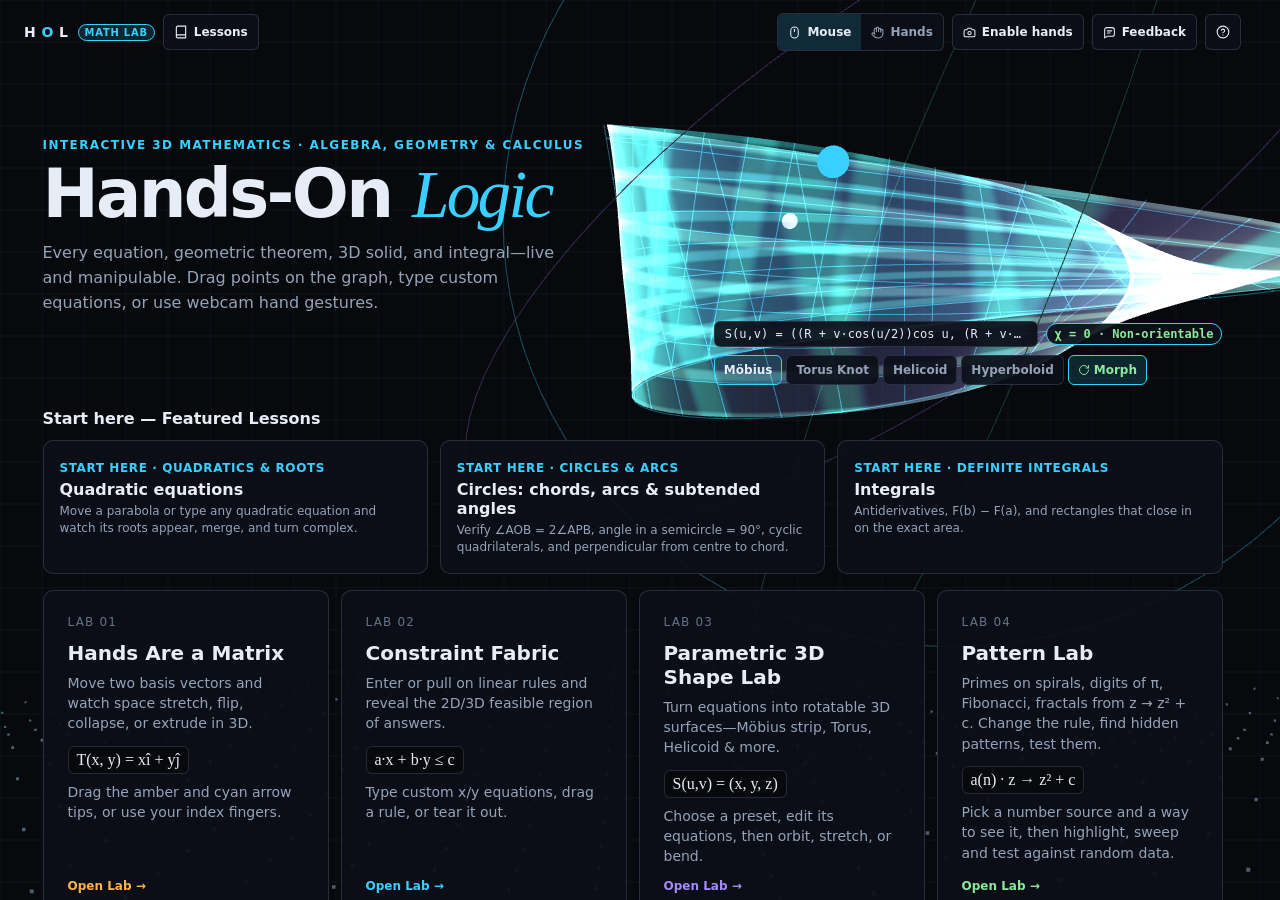
==== commit 3ba04073: "Deploy reliable phone hand tracking" ====
--- a/index.html
+++ b/index.html
@@ -28,7 +28,7 @@
     />
     <meta name="twitter:image" content="https://geoabrahamdev.github.io/hands-on-logic-site/social-preview.png" />
     <title>Hands-On Logic</title>
-    <script type="module" crossorigin src="./assets/index-BOGdXyLB.js"></script>
+    <script type="module" crossorigin src="./assets/index-B7UeHrKC.js"></script>
     <link rel="modulepreload" crossorigin href="./assets/demos-DzJYWmck.js">
     <link rel="modulepreload" crossorigin href="./assets/lesson-engine-CrZLz2mZ.js">
     <link rel="stylesheet" crossorigin href="./assets/index-CVvVTj8f.css">
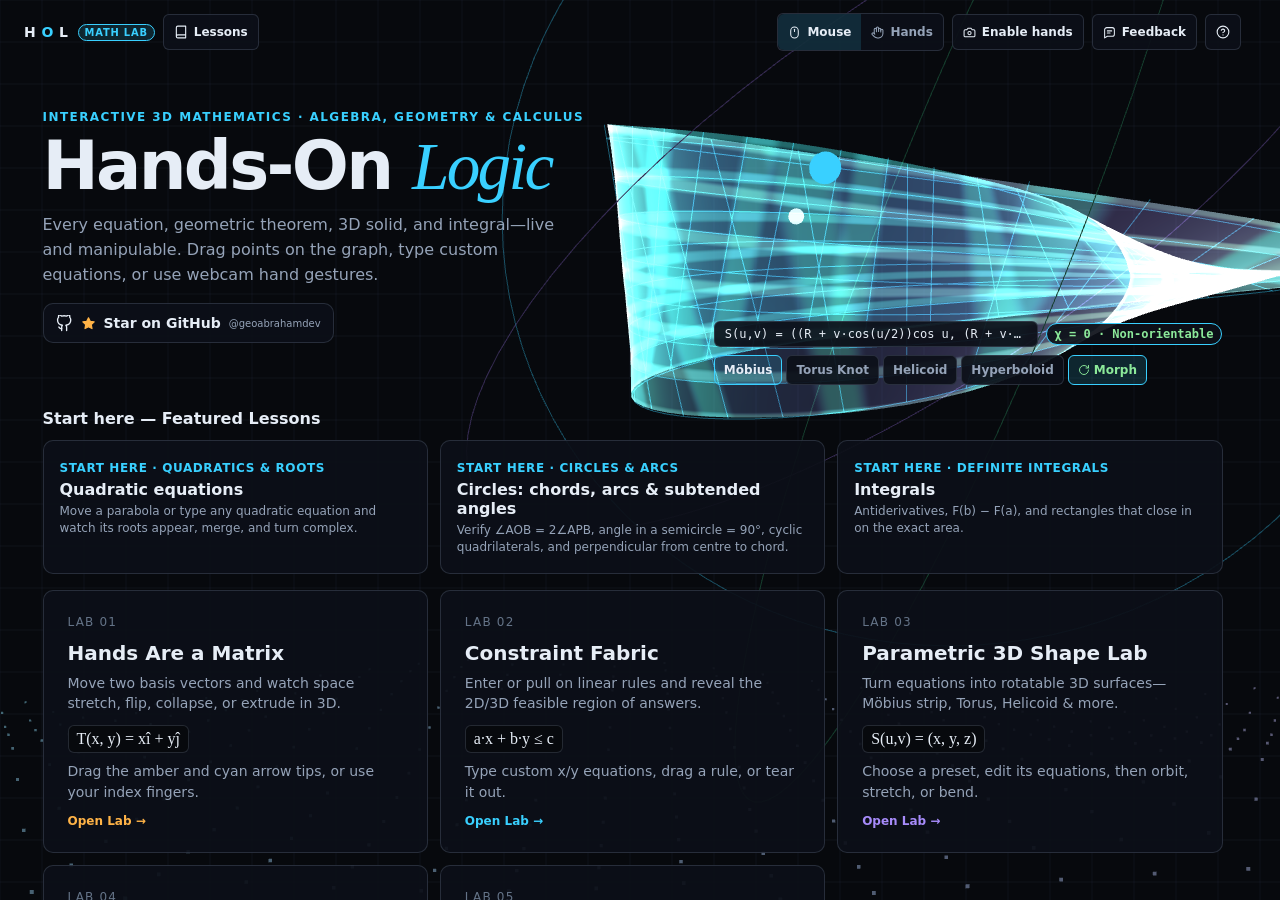
==== commit 0a728069: "Deploy Math Studio and GitHub star button" ====
--- a/index.html
+++ b/index.html
@@ -4,6 +4,8 @@
     <meta charset="UTF-8" />
     <meta name="viewport" content="width=device-width, initial-scale=1.0" />
     <meta name="theme-color" content="#07090d" />
+    <link rel="manifest" href="./manifest.webmanifest" />
+    <link rel="icon" href="./app-icon.svg" type="image/svg+xml" />
     <meta
       name="description"
       content="Interactive school maths you move with your mouse or your hands: equations, coordinate geometry, conics, derivatives and integrals (Class 8–12)."
@@ -28,10 +30,10 @@
     />
     <meta name="twitter:image" content="https://geoabrahamdev.github.io/hands-on-logic-site/social-preview.png" />
     <title>Hands-On Logic</title>
-    <script type="module" crossorigin src="./assets/index-B7UeHrKC.js"></script>
-    <link rel="modulepreload" crossorigin href="./assets/demos-DzJYWmck.js">
-    <link rel="modulepreload" crossorigin href="./assets/lesson-engine-CrZLz2mZ.js">
-    <link rel="stylesheet" crossorigin href="./assets/index-CVvVTj8f.css">
+    <script type="module" crossorigin src="./assets/index-BWX9AAp1.js"></script>
+    <link rel="modulepreload" crossorigin href="./assets/demos-DNYmRfvY.js">
+    <link rel="modulepreload" crossorigin href="./assets/lesson-engine-R3QehIHK.js">
+    <link rel="stylesheet" crossorigin href="./assets/index-DL8adNbw.css">
   </head>
   <body>
     <div id="app"></div>
--- a/assets/index-DL8adNbw.css
+++ b/assets/index-DL8adNbw.css
@@ -0,0 +1 @@
+:root{--color-bg: #07090d;--color-surface-1: rgba(12, 16, 24, .92);--color-surface-2: rgba(20, 27, 39, .92);--color-surface-3: rgba(8, 12, 20, .97);--color-border: rgba(150, 170, 200, .2);--color-border-strong: #39d0ff;--color-text: #e6edf6;--color-text-dim: #95a3b8;--color-text-faint: #647387;--color-input: #ffb347;--color-primary: #39d0ff;--color-secondary: #a78bfa;--color-answer: #8ce99a;--color-conflict: #ff6b6b;--color-guide: #4b5b72;--color-primary-tint: rgba(57, 208, 255, .14);--color-input-tint: rgba(255, 179, 71, .14);--color-secondary-tint: rgba(167, 139, 250, .14);--color-answer-tint: rgba(140, 233, 154, .14);--color-conflict-tint: rgba(255, 107, 107, .14);--color-backdrop: rgba(7, 9, 13, .62);--shadow-drawer: -24px 0 80px rgba(7, 9, 13, .52);--font-sans: Inter, ui-sans-serif, system-ui, -apple-system, BlinkMacSystemFont, "Segoe UI", sans-serif;--font-math: "STIX Two Math", "Cambria Math", Georgia, "Times New Roman", serif;--font-mono: ui-monospace, "Cascadia Mono", Consolas, monospace;--text-xs: .75rem;--text-sm: .875rem;--text-md: 1rem;--text-lg: 1.25rem;--text-hero: clamp(2.2rem, 5.5vw, 4.2rem);--space-1: 4px;--space-2: 8px;--space-3: 12px;--space-4: 16px;--space-6: 24px;--space-8: 32px;--space-12: 48px;--radius-sm: 6px;--radius-md: 10px;--radius-lg: 14px;--z-stage: 0;--z-overlay: 10;--z-panel: 20;--z-topbar: 30;--z-modal: 40;--z-toast: 50;--motion-fast: .12s;--motion-base: .2s;--motion-slow: .32s;color:var(--color-text);background:var(--color-bg);font-family:var(--font-sans);font-synthesis:none}*{box-sizing:border-box}html,body,#app{width:100%;min-width:320px;height:100%;margin:0;overflow:hidden;background:var(--color-bg)}.ui-icon{display:inline-block;vertical-align:-2px;flex-shrink:0}button:focus-visible,a:focus-visible,input:focus-visible,.stage:focus-visible{outline:2px solid var(--color-border-strong);outline-offset:2px}.stage{display:block;position:fixed;top:0;right:0;bottom:0;left:0;z-index:var(--z-stage);touch-action:none;user-select:none;-webkit-user-select:none}.stage:focus-visible{outline-offset:-4px}.hud{position:fixed;top:0;right:0;bottom:0;left:0;z-index:var(--z-topbar);pointer-events:none;padding:var(--space-3) var(--space-6)}.hud.modal-open{z-index:var(--z-modal)}.hud.landing{overflow-y:auto;overscroll-behavior:contain;scrollbar-gutter:stable;pointer-events:auto;padding-bottom:var(--space-12)}.topbar{position:relative;z-index:var(--z-topbar);display:flex;align-items:center;justify-content:space-between;gap:var(--space-3);min-height:40px;pointer-events:auto}.brand-cluster,.top-actions{display:flex;align-items:center;gap:var(--space-2)}.wordmark,.back-link{display:inline-flex;align-items:center;gap:var(--space-1);color:var(--color-text);text-decoration:none}.wordmark{letter-spacing:.12em;font-size:var(--text-sm);font-weight:700}.wordmark span{color:var(--color-primary)}.version-pill{margin-left:var(--space-1);padding:2px 6px;border:1px solid var(--color-border-strong);border-radius:999px;background:var(--color-primary-tint);color:var(--color-primary);font-size:.62rem;letter-spacing:.08em}.nav-drawer-btn,.mode-button,.enable-hands,.feedback-button,.back-link{display:inline-flex;align-items:center;gap:6px;min-height:36px;padding:6px 10px;border:1px solid var(--color-border);border-radius:var(--radius-sm);background:var(--color-surface-1);color:var(--color-text);font:inherit;font-size:var(--text-xs);font-weight:600;cursor:pointer;transition:border-color var(--motion-fast) ease-out,background var(--motion-fast) ease-out}.nav-drawer-btn:hover,.enable-hands:hover,.feedback-button:hover,.feedback-button.active,.back-link:hover{border-color:var(--color-border-strong);background:var(--color-primary-tint)}.mode-toggle{display:inline-flex;border:1px solid var(--color-border);border-radius:var(--radius-sm);background:var(--color-surface-1)}.mode-button{border:0;background:transparent;color:var(--color-text-dim)}.mode-button:first-child{border-radius:var(--radius-sm) 0 0 var(--radius-sm)}.mode-button:last-child{border-radius:0 var(--radius-sm) var(--radius-sm) 0}.mode-button.active{background:var(--color-primary-tint);color:var(--color-text)}.icon-button{display:inline-flex;align-items:center;justify-content:center;width:36px;height:36px;border:1px solid var(--color-border);border-radius:var(--radius-sm);background:var(--color-surface-1);color:var(--color-text);cursor:pointer}.icon-button:hover{border-color:var(--color-border-strong)}.has-tooltip{position:relative}.has-tooltip[data-tooltip]:focus-visible:after{content:attr(data-tooltip);position:absolute;z-index:var(--z-toast);top:calc(100% + var(--space-2));right:0;width:max-content;max-width:min(280px,calc(100vw - 24px));padding:var(--space-2) var(--space-3);border:1px solid var(--color-border-strong);border-radius:var(--radius-sm);background:var(--color-surface-3);color:var(--color-text);font-size:var(--text-xs);font-weight:500;line-height:1.4;text-align:left;white-space:normal;pointer-events:none}@media (hover: hover){.has-tooltip[data-tooltip]:hover:after{content:attr(data-tooltip);position:absolute;z-index:var(--z-toast);top:calc(100% + var(--space-2));right:0;width:max-content;max-width:min(280px,calc(100vw - 24px));padding:var(--space-2) var(--space-3);border:1px solid var(--color-border-strong);border-radius:var(--radius-sm);background:var(--color-surface-3);color:var(--color-text);font-size:var(--text-xs);font-weight:500;line-height:1.4;text-align:left;white-space:normal;pointer-events:none}}.hud-toast,.hud-message{position:fixed;z-index:var(--z-toast);bottom:var(--space-6);left:50%;display:inline-flex;align-items:center;gap:var(--space-2);max-width:min(520px,calc(100vw - 32px));margin:0;padding:var(--space-2) var(--space-4);transform:translate(-50%);border:1px solid var(--color-border-strong);border-radius:var(--radius-sm);background:var(--color-surface-3);color:var(--color-text);font-size:var(--text-sm);pointer-events:auto}.hud-message{border-color:var(--color-input)}.hands-onboarding{position:fixed;z-index:var(--z-modal);bottom:var(--space-6);left:var(--space-6);width:min(380px,calc(100vw - 32px));padding:var(--space-4);border:1px solid var(--color-border-strong);border-radius:var(--radius-lg);background:var(--color-surface-3);pointer-events:auto}.onboarding-header{display:flex;align-items:center;justify-content:space-between;margin-bottom:var(--space-3);font-size:var(--text-sm)}.onboarding-steps{display:grid;grid-template-columns:repeat(3,1fr);gap:var(--space-2);margin:0;padding:0;list-style:none}.onboarding-steps li{display:flex;flex-direction:column;gap:var(--space-1);padding:var(--space-2);border:1px solid var(--color-border);border-radius:var(--radius-sm);background:var(--color-surface-1);font-size:var(--text-xs)}.onboarding-steps .step-icon{color:var(--color-primary)}.onboarding-steps small{color:var(--color-text-dim);line-height:1.35}.help-panel{position:fixed;z-index:var(--z-modal);top:64px;right:var(--space-6);width:min(340px,calc(100vw - 32px));padding:var(--space-6);border:1px solid var(--color-border);border-radius:var(--radius-lg);background:var(--color-surface-3);pointer-events:auto}.help-panel h2{margin:0 0 var(--space-4);font-size:var(--text-md)}.help-panel .close-help{position:absolute;top:var(--space-3);right:var(--space-3)}.help-panel dl{display:grid;grid-template-columns:92px 1fr;gap:var(--space-2);margin:0;color:var(--color-text-dim);font-size:var(--text-xs)}.help-panel dt{color:var(--color-primary);font-weight:700}.help-panel dd{margin:0}.hud.recording .topbar,.hud.recording .help-panel,.hud.recording .hud-message,.hud.recording .hud-toast{opacity:0;pointer-events:none}.feedback-backdrop{position:fixed;z-index:var(--z-modal);top:0;right:0;bottom:0;left:0;border:0;background:var(--color-backdrop);cursor:default;pointer-events:auto}.feedback-drawer{position:fixed;z-index:calc(var(--z-modal) + 1);top:0;right:0;width:min(420px,calc(100vw - 24px));height:100%;overflow-y:auto;padding:var(--space-8) var(--space-6);border-left:1px solid var(--color-border-strong);background:var(--color-surface-3);box-shadow:var(--shadow-drawer);pointer-events:auto}.feedback-header{display:flex;align-items:flex-start;justify-content:space-between;gap:var(--space-4)}.feedback-header h2{margin:0;color:var(--color-text);font-size:var(--text-lg)}.feedback-copy{margin:var(--space-4) 0;color:var(--color-text-dim);font-size:var(--text-sm);line-height:1.55}.feedback-contact{margin:var(--space-8) 0 var(--space-2);padding:var(--space-4);border:1px solid var(--color-border-strong);border-radius:var(--radius-md);background:var(--color-primary-tint);color:var(--color-text);font-size:var(--text-md);line-height:1.5}.feedback-contact a{color:var(--color-primary);font-weight:700;overflow-wrap:anywhere}.landing-content{width:min(1180px,100%);margin:0 auto}.landing-hero-row{display:grid;grid-template-columns:minmax(0,1.12fr) minmax(320px,.88fr);gap:var(--space-6);align-items:center;margin-top:var(--space-4)}.landing-copy{max-width:640px}.eyebrow{margin:0 0 var(--space-2);color:var(--color-primary);font-size:var(--text-xs);font-weight:700;letter-spacing:.12em;text-transform:uppercase}h1{margin:0;color:var(--color-text);font-size:var(--text-hero);font-weight:700;letter-spacing:-.04em;line-height:1.02}h1 em{color:var(--color-primary);font-family:var(--font-math);font-weight:400}.lede{max-width:520px;margin:var(--space-3) 0 0;color:var(--color-text-dim);font-size:var(--text-md);line-height:1.55}.github-star-button{display:inline-flex;align-items:center;gap:var(--space-2);min-height:40px;margin-top:var(--space-4);padding:7px 12px;border:1px solid var(--color-border);border-radius:var(--radius-md);background:var(--color-surface-1);color:var(--color-text);font-size:var(--text-xs);text-decoration:none;pointer-events:auto;transition:transform var(--motion-fast) ease-out,border-color var(--motion-fast) ease-out}.github-star-button:hover{transform:translateY(-1px);border-color:var(--color-input)}.github-star-button strong{font-size:var(--text-sm)}.github-star-button small{color:var(--color-text-dim)}.github-star-symbol{display:inline-flex;color:var(--color-input)}.github-star-symbol .ui-icon{fill:currentColor}.hero-stage-card{display:flex;flex-direction:column;gap:var(--space-2);padding:0;border:0;background:transparent;pointer-events:auto}.hero-stage-viewport{height:245px;cursor:grab;touch-action:none}.hero-stage-viewport:active{cursor:grabbing}@media (pointer: coarse){.hero-stage-viewport{touch-action:pan-y}}.hero-stage-meta{display:flex;align-items:center;justify-content:space-between;gap:var(--space-2)}.hero-stage-badge{flex-shrink:0;padding:3px 8px;border:1px solid var(--color-border-strong);border-radius:999px;background:var(--color-surface-1);color:var(--color-answer);font-family:var(--font-mono);font-size:var(--text-xs);font-weight:600}.hero-stage-eq{flex:1;min-width:0;padding:5px 10px;border:1px solid var(--color-border);border-radius:var(--radius-sm);background:var(--color-surface-1);color:var(--color-text);font-family:var(--font-mono);font-size:var(--text-xs);white-space:nowrap;overflow:hidden;text-overflow:ellipsis}.hero-stage-controls{display:flex;flex-wrap:wrap;gap:var(--space-1)}.hero-manifold-btn{display:inline-flex;align-items:center;gap:4px;min-height:30px;padding:4px 9px;border:1px solid var(--color-border);border-radius:var(--radius-sm);background:var(--color-surface-1);color:var(--color-text-dim);font:inherit;font-size:var(--text-xs);font-weight:600;cursor:pointer}.hero-manifold-btn:hover,.hero-manifold-btn.active{border-color:var(--color-border-strong);background:var(--color-primary-tint);color:var(--color-text)}.hero-manifold-btn.morph-toggle.active{color:var(--color-answer)}.hero-lite .hero-stage-controls,.hero-lite .hero-stage-badge{display:none}.landing-hero-row>*{min-width:0}.start-here-section{margin-top:var(--space-6)}.section-subtitle{margin:0 0 var(--space-3);color:var(--color-text);font-size:var(--text-md);font-weight:650}.starter-grid{display:grid;grid-template-columns:repeat(3,minmax(0,1fr));gap:var(--space-3)}.starter-card{border-color:var(--color-border-strong);background:var(--color-surface-2)}.demo-tiles{display:grid;grid-template-columns:repeat(3,minmax(0,1fr));gap:var(--space-3);margin-top:var(--space-4);pointer-events:auto}.demo-tile{display:flex;flex-direction:column;min-height:240px;padding:var(--space-6);border:1px solid var(--color-border);border-radius:var(--radius-md);background:var(--color-surface-1);color:var(--color-text);text-decoration:none;transition:transform var(--motion-base) ease-out,border-color var(--motion-base) ease-out}.demo-tile:hover{transform:translateY(-2px);border-color:var(--color-border-strong)}.demo-tile.amber:hover{border-color:var(--color-input)}.demo-tile.cyan:hover{border-color:var(--color-primary)}.demo-tile.violet:hover{border-color:var(--color-secondary)}.demo-tile.green:hover{border-color:var(--color-answer)}.tile-index{color:var(--color-text-faint);font-size:var(--text-xs);letter-spacing:.1em}.demo-tile h2{margin:var(--space-3) 0 var(--space-2);font-size:var(--text-lg)}.demo-tile p{margin:0;color:var(--color-text-dim);font-size:var(--text-sm);line-height:1.45}.tile-equation{display:block;width:fit-content;margin:var(--space-3) 0 var(--space-2);padding:var(--space-1) var(--space-2);border:1px solid var(--color-border);border-radius:var(--radius-sm);background:var(--color-bg);color:var(--color-text);font-family:var(--font-math);font-size:var(--text-md)}.tile-action{display:block;margin-top:auto;padding-top:var(--space-3);font-size:var(--text-xs);font-weight:650}.amber .tile-action{color:var(--color-input)}.cyan .tile-action{color:var(--color-primary)}.violet .tile-action{color:var(--color-secondary)}.green .tile-action{color:var(--color-answer)}.quick-start,.equation-guide{margin-top:var(--space-8)}.quick-start{display:grid;grid-template-columns:minmax(200px,.7fr) minmax(0,1.5fr);gap:var(--space-8);padding-top:var(--space-6);border-top:1px solid var(--color-border)}.quick-start h2{margin:0;font-size:var(--text-lg)}.quick-start ol{display:grid;margin:0;padding:0;list-style:none;counter-reset:steps}.quick-start li{display:grid;grid-template-columns:36px minmax(130px,.6fr) minmax(180px,1fr);gap:var(--space-3);align-items:baseline;padding:var(--space-3) 0;border-bottom:1px solid var(--color-border);font-size:var(--text-sm);counter-increment:steps}.quick-start li:before{content:"0" counter(steps);color:var(--color-primary);font-size:var(--text-xs);font-weight:700}.quick-start li span{color:var(--color-text-dim);line-height:1.5}.equation-guide{display:grid;grid-template-columns:repeat(3,minmax(0,1fr));gap:var(--space-3)}.equation-guide article{padding:var(--space-6);border:1px solid var(--color-border);border-radius:var(--radius-md);background:var(--color-surface-1)}.display-equation{margin:var(--space-3) 0;font-family:var(--font-math);font-size:var(--text-lg)}.equation-guide article:first-child .display-equation{color:var(--color-input)}.equation-guide article:nth-child(2) .display-equation{color:var(--color-primary)}.equation-guide article:last-child .display-equation{color:var(--color-secondary)}.equation-guide article>p:last-child{margin:0;color:var(--color-text-dim);font-size:var(--text-sm);line-height:1.5}.lesson-index{display:grid;gap:var(--space-6);margin:var(--space-8) 0 var(--space-12)}.chapter-chip-bar{display:flex;flex-wrap:wrap;gap:var(--space-2)}.chapter-chip{min-height:36px;padding:6px 12px;border:1px solid var(--color-border);border-radius:var(--radius-sm);background:var(--color-surface-1);color:var(--color-text-dim);font:inherit;font-size:var(--text-xs);font-weight:600;cursor:pointer}.chapter-chip.active,.chapter-chip:hover{border-color:var(--color-border-strong);background:var(--color-primary-tint);color:var(--color-text)}.lesson-chapter h2{margin:0 0 var(--space-2);font-size:var(--text-lg)}.lesson-chapter>p{margin:0 0 var(--space-3);color:var(--color-text-dim);font-size:var(--text-sm)}.lesson-cards{display:grid;grid-template-columns:repeat(auto-fill,minmax(240px,1fr));gap:var(--space-3)}.lesson-card{display:block;padding:var(--space-4);border:1px solid var(--color-border);border-radius:var(--radius-md);background:var(--color-surface-1);color:var(--color-text);text-decoration:none;pointer-events:auto;transition:border-color var(--motion-fast) ease-out,transform var(--motion-fast) ease-out}.lesson-card:hover{border-color:var(--color-border-strong);transform:translateY(-2px)}.lesson-card .class-label{color:var(--color-primary);font-size:var(--text-xs);font-weight:700;text-transform:uppercase;letter-spacing:.05em}.lesson-card h3{margin:var(--space-1) 0;font-size:var(--text-md)}.lesson-card p{margin:0;color:var(--color-text-dim);font-size:var(--text-xs);line-height:1.45}.demo-guide{position:fixed;z-index:var(--z-panel);top:68px;right:var(--space-6);width:min(380px,calc(100vw - 32px));max-height:calc(100vh - 88px);overflow-y:auto;padding:var(--space-4);border:1px solid var(--color-border);border-radius:var(--radius-lg);background:var(--color-surface-1);color:var(--color-text-dim);pointer-events:auto;scrollbar-width:thin}.guide-kicker{margin:0 0 var(--space-2);color:var(--color-primary);font-size:var(--text-xs);font-weight:700;letter-spacing:.08em;text-transform:uppercase}.guide-equation{color:var(--color-text);font-family:var(--font-math);font-size:var(--text-lg)}.matrix-guide .guide-equation:first-of-type{color:var(--color-input)}.fabric-guide .guide-equation:first-of-type{color:var(--color-primary)}.guide-equation.secondary{margin-top:var(--space-1);color:var(--color-text-dim);font-size:var(--text-md)}.scenario-segmented,.guide-button-row,.shape-tool-row{display:grid;grid-template-columns:repeat(3,1fr);gap:var(--space-2);margin-top:var(--space-3)}.demo-guide button{display:inline-flex;align-items:center;justify-content:center;gap:var(--space-1);min-height:36px;padding:6px 10px;border:1px solid var(--color-border);border-radius:var(--radius-sm);background:var(--color-surface-2);color:var(--color-text);font:inherit;font-size:var(--text-xs);font-weight:600;cursor:pointer}.demo-guide button:hover,.demo-guide button.active{border-color:var(--color-border-strong);background:var(--color-primary-tint)}.demo-guide .primary-action{border-color:var(--color-border-strong);background:var(--color-primary-tint);color:var(--color-primary);font-weight:700}.constraint-form,.shape-form{display:grid;gap:var(--space-2);margin-top:var(--space-3)}.constraint-form label,.shape-form label span{color:var(--color-text-dim);font-size:var(--text-xs);font-weight:600}.shape-form label{display:grid;gap:var(--space-1)}.constraint-form input,.shape-form input{width:100%;min-height:36px;padding:6px 10px;border:1px solid var(--color-border);border-radius:var(--radius-sm);background:var(--color-bg);color:var(--color-text);font:var(--text-xs) var(--font-mono);font-variant-numeric:tabular-nums}.inline-form{display:grid;grid-template-columns:1fr auto;gap:var(--space-2)}.example-row{display:flex;align-items:center;justify-content:space-between;gap:var(--space-2);margin-top:var(--space-2);color:var(--color-text-faint);font-size:var(--text-xs)}.preset-row{display:grid;grid-template-columns:repeat(3,1fr);gap:var(--space-1);margin:var(--space-2) 0}.tool-hint{margin:var(--space-2) 0 0;color:var(--color-text-dim);font-size:var(--text-xs);line-height:1.4}.deformation-controls,.live-orientation{margin-top:var(--space-3);padding:var(--space-3);border:1px solid var(--color-border);border-radius:var(--radius-md);background:var(--color-bg);font-variant-numeric:tabular-nums}.deformation-control-heading,.orientation-heading{display:flex;align-items:baseline;justify-content:space-between;gap:var(--space-2);margin-bottom:var(--space-2);font-size:var(--text-xs);color:var(--color-text)}.deformation-slider-grid{display:grid;grid-template-columns:repeat(2,minmax(0,1fr));gap:var(--space-2)}.deformation-slider{display:grid;gap:var(--space-1);font-size:var(--text-xs)}.deformation-slider>span{display:flex;justify-content:space-between;color:var(--color-text-dim)}.deformation-slider output,.orientation-heading output,.orientation-equations output,.rotation-matrix output{color:var(--color-secondary);font-family:var(--font-mono);font-size:var(--text-xs);font-variant-numeric:tabular-nums}.deformation-slider input{width:100%;accent-color:var(--color-secondary);cursor:ew-resize}.parameter-grid{display:grid;grid-template-columns:repeat(4,minmax(0,1fr));gap:var(--space-2)}.orientation-result{display:grid;gap:var(--space-2)}.orientation-equations{display:grid;gap:var(--space-1)}.matrix-wrap{display:flex;align-items:center;gap:var(--space-2);font-family:var(--font-mono);font-size:var(--text-xs)}.rotation-matrix{display:grid;width:168px;grid-template-columns:repeat(3,1fr);gap:2px 6px;padding:2px 6px;border-left:1px solid var(--color-secondary);border-right:1px solid var(--color-secondary)}.deformation-popover{position:fixed;z-index:var(--z-overlay);top:164px;left:var(--space-6);width:min(500px,36vw);padding:var(--space-3) var(--space-4);border:1px solid var(--color-border);border-radius:var(--radius-md);background:var(--color-surface-1);pointer-events:none;font-variant-numeric:tabular-nums}.deformation-popover-heading{display:flex;align-items:center;justify-content:space-between;margin-bottom:var(--space-2);color:var(--color-secondary);font-size:var(--text-xs);font-weight:700;text-transform:uppercase}.deformation-pipeline{display:flex;align-items:center;gap:var(--space-2);font-size:var(--text-xs)}.deformation-pipeline>div{display:grid;gap:2px;font-family:var(--font-mono);color:var(--color-text)}.lesson-panel{position:fixed;z-index:var(--z-panel);top:64px;right:var(--space-6);bottom:var(--space-4);width:390px;overflow-x:hidden;overflow-y:auto;padding:var(--space-4);border:1px solid var(--color-border);border-radius:var(--radius-lg);background:var(--color-surface-1);color:var(--color-text);font-size:var(--text-sm);line-height:1.5;pointer-events:auto;scrollbar-width:thin;font-variant-numeric:tabular-nums}.lesson-panel.dock-left{right:auto;left:var(--space-6)}.lesson-panel.collapsed{bottom:auto;height:auto;max-height:112px;overflow:hidden}.lesson-panel.collapsed .lesson-body{display:none}.lesson-top-header{margin-bottom:var(--space-3)}.lesson-breadcrumb-row{display:flex;align-items:center;justify-content:space-between;gap:var(--space-2);margin-bottom:var(--space-1)}.lesson-kicker{margin:0;color:var(--color-primary);font-size:var(--text-xs);font-weight:700;letter-spacing:.04em;text-transform:uppercase}.sheet-pos-group{display:none;gap:var(--space-1)}.sheet-pos-btn{padding:3px 7px;border:1px solid var(--color-border);border-radius:var(--radius-sm);background:var(--color-surface-2);color:var(--color-text-dim);font:inherit;font-size:var(--text-xs);cursor:pointer}.sheet-pos-btn.active{border-color:var(--color-border-strong);color:var(--color-text);background:var(--color-primary-tint)}.lesson-panel h2{margin:0 0 var(--space-1);color:var(--color-text);font-size:var(--text-lg);line-height:1.2}.lesson-hint{margin:0 0 var(--space-2);color:var(--color-text-dim);font-size:var(--text-xs);line-height:1.4}.lesson-key-result{padding:var(--space-2) var(--space-3);border:1px solid var(--color-border-strong);border-radius:var(--radius-sm);background:var(--color-answer-tint);color:var(--color-answer);font-family:var(--font-mono);font-size:var(--text-sm);font-weight:700;font-variant-numeric:tabular-nums;transition:background var(--motion-slow) ease-out}.lesson-key-result:empty{display:none}.lesson-key-result.flash{background:var(--color-primary-tint)}.lesson-challenge{margin:0 0 var(--space-3);padding:var(--space-2) var(--space-3);border:1px solid var(--color-input);border-radius:var(--radius-sm);background:var(--color-input-tint);color:var(--color-text);font-size:var(--text-xs)}.lesson-challenge.solved{border-color:var(--color-answer);background:var(--color-answer-tint)}.lesson-challenge code{display:inline-block;margin-top:2px;color:var(--color-text);font-weight:700}.challenge-next{margin-left:var(--space-2);padding:4px 8px;border:1px solid var(--color-answer);border-radius:var(--radius-sm);background:var(--color-surface-2);color:var(--color-text);font:inherit;font-size:var(--text-xs);cursor:pointer}.lesson-variants{display:flex;flex-wrap:wrap;gap:var(--space-1);margin-bottom:var(--space-3)}.lesson-variants button{min-height:34px;padding:5px 10px;border:1px solid var(--color-border);border-radius:var(--radius-sm);background:var(--color-surface-2);color:var(--color-text-dim);font:inherit;font-size:var(--text-xs);font-weight:600;cursor:pointer}.lesson-variants button.active{border-color:var(--color-border-strong);background:var(--color-primary-tint);color:var(--color-text)}.lesson-equations,.lesson-inputs{margin-bottom:var(--space-3);padding:var(--space-3);border:1px solid var(--color-border);border-radius:var(--radius-md);background:var(--color-bg)}.lesson-inputs:empty{display:none}.inputs-header{margin-bottom:var(--space-2);color:var(--color-text-dim);font-size:var(--text-xs);font-weight:700;letter-spacing:.05em;text-transform:uppercase}.lesson-eq-list,.handle-input-grid{display:grid;gap:var(--space-2)}.lesson-eq-label{display:block;margin-bottom:var(--space-1);color:var(--color-text);font-size:var(--text-xs);font-weight:600}.lesson-eq-row{display:flex;gap:var(--space-2)}.lesson-eq-input{flex:1;min-width:0;min-height:36px;padding:5px 8px;border:1px solid var(--color-border);border-radius:var(--radius-sm);background:var(--color-surface-1);color:var(--color-text);font:var(--text-xs) var(--font-mono)}.lesson-eq-apply{min-height:36px;padding:5px 12px;border:1px solid var(--color-border-strong);border-radius:var(--radius-sm);background:var(--color-primary-tint);color:var(--color-text);font:inherit;font-size:var(--text-xs);font-weight:600;cursor:pointer}.eq-preset-row{display:flex;flex-wrap:wrap;gap:var(--space-1);margin-top:var(--space-2)}.eq-preset-chip{min-height:30px;padding:4px 8px;border:1px solid var(--color-border);border-radius:999px;background:var(--color-surface-2);color:var(--color-text-dim);font:inherit;font-size:var(--text-xs);cursor:pointer}.eq-preset-chip:hover,.eq-preset-chip.active{border-color:var(--color-border-strong);background:var(--color-primary-tint);color:var(--color-text)}.lesson-eq-error{margin:var(--space-1) 0 0;color:var(--color-conflict);font-size:var(--text-xs);font-weight:600}.handle-control-block{padding-bottom:var(--space-2);border-bottom:1px solid var(--color-border)}.handle-control-block:last-child{padding-bottom:0;border-bottom:0}.handle-input-row{display:grid;grid-template-columns:minmax(84px,1fr) 82px 82px;gap:var(--space-2);align-items:center}.param-input-row{display:flex;align-items:center;justify-content:space-between;gap:var(--space-2)}.param-number-wrap{display:inline-flex;align-items:center;gap:var(--space-1);color:var(--color-text-dim);font-size:var(--text-xs)}.param-number-wrap input{width:84px}.handle-slider-row{display:grid;grid-template-columns:1fr 1fr;gap:var(--space-2);margin-top:var(--space-1)}.param-slider-row{margin-top:var(--space-1)}.handle-slider-row input[type=range],.param-slider-row input[type=range]{width:100%;height:20px;accent-color:var(--color-input);cursor:pointer}.handle-badge{display:inline-flex;align-items:center;gap:6px;color:var(--color-text);font-size:var(--text-xs);font-weight:600;overflow:hidden;text-overflow:ellipsis;white-space:nowrap}.handle-badge i{width:8px;height:8px;border-radius:50%;flex-shrink:0}.handle-input-row label{display:flex;align-items:center;gap:var(--space-1);color:var(--color-text-dim);font-size:var(--text-xs)}.handle-input-row input,.param-number-wrap input{min-height:32px;padding:4px 6px;border:1px solid var(--color-border);border-radius:var(--radius-sm);background:var(--color-surface-1);color:var(--color-text);font:var(--text-xs) var(--font-mono);font-variant-numeric:tabular-nums}.teacher-step-bar{display:flex;align-items:center;justify-content:space-between;gap:var(--space-2);margin-bottom:var(--space-2);padding:var(--space-1) var(--space-2);border:1px solid var(--color-border);border-radius:var(--radius-sm);background:var(--color-surface-2);color:var(--color-text-dim);font-size:var(--text-xs);font-weight:600}.teacher-step-btns{display:flex;gap:var(--space-1)}.teacher-step-btns button{min-height:28px;padding:2px 8px;border:1px solid var(--color-border);border-radius:var(--radius-sm);background:var(--color-surface-1);color:var(--color-text);font:inherit;font-size:var(--text-xs);cursor:pointer}.teacher-step-btns button.active{border-color:var(--color-border-strong);background:var(--color-primary-tint)}.teacher-step-btns button:disabled{opacity:.35;cursor:default}.step-block{margin:0 0 var(--space-2);padding:var(--space-2) var(--space-3);border-left:3px solid var(--color-border);border-radius:0 var(--radius-sm) var(--radius-sm) 0;background:var(--color-surface-2)}.step-block.result{border-left-color:var(--color-answer);background:var(--color-answer-tint)}.step-block.warn{border-left-color:var(--color-input);background:var(--color-input-tint)}.step-block h3{margin:0 0 var(--space-1);color:var(--color-text);font-size:var(--text-xs)}.step-block ol{margin:0;padding:0;list-style:none;font-family:var(--font-mono);font-size:var(--text-xs);font-variant-numeric:tabular-nums}.step-block li{padding:1px 0;overflow-wrap:anywhere;white-space:pre-wrap}.lesson-toolbar-footer{margin-top:var(--space-3);padding-top:var(--space-3);border-top:1px solid var(--color-border)}.lesson-action-bar{display:flex;align-items:center;gap:var(--space-2);position:relative}.lesson-action-btn{display:inline-flex;align-items:center;gap:5px;min-height:36px;padding:6px 10px;border:1px solid var(--color-border);border-radius:var(--radius-sm);background:var(--color-surface-2);color:var(--color-text);font:inherit;font-size:var(--text-xs);font-weight:600;cursor:pointer}.lesson-action-btn:hover,.lesson-action-btn.active{border-color:var(--color-border-strong);background:var(--color-primary-tint)}.more-menu-wrap{position:relative;margin-left:auto}.more-menu{position:absolute;z-index:var(--z-modal);bottom:calc(100% + var(--space-2));right:0;display:grid;gap:var(--space-1);min-width:210px;padding:var(--space-2);border:1px solid var(--color-border-strong);border-radius:var(--radius-md);background:var(--color-surface-3)}.more-menu[hidden]{display:none}.more-item{display:flex;align-items:center;gap:var(--space-2);width:100%;min-height:34px;padding:6px 10px;border:0;border-radius:var(--radius-sm);background:transparent;color:var(--color-text);font:inherit;font-size:var(--text-xs);text-align:left;cursor:pointer}.more-item:hover,.more-item.active{background:var(--color-primary-tint);color:var(--color-primary)}.lesson-controls{margin:var(--space-2) 0 0;color:var(--color-text-faint);font-size:var(--text-xs)}body.recording .lesson-toolbar-footer,body.recording .lesson-variants,body.recording .lesson-inputs,body.recording .demo-guide{display:none}.pattern-group-title{margin:var(--space-2) 0 var(--space-1);color:var(--color-text-faint);font-size:var(--text-xs);font-weight:700;letter-spacing:.08em;text-transform:uppercase}.hidden-tag{margin-left:2px;color:var(--color-input);font-size:10px;font-weight:700}.pattern-help{margin:var(--space-1) 0 var(--space-2);color:var(--color-text-dim);font-size:var(--text-xs);line-height:1.45}.pattern-rule{margin:var(--space-2) 0;color:var(--color-text-dim);font:var(--text-xs) var(--font-mono);overflow-wrap:anywhere}.pattern-lesson-link{display:inline-flex;align-items:center;gap:6px;margin-bottom:var(--space-2);color:var(--color-primary);font-size:var(--text-xs);font-weight:600;text-decoration:none}.pattern-lesson-link:hover{text-decoration:underline}.pattern-random-row,.pattern-zoom-row,.pattern-sweep-row{display:flex;flex-wrap:wrap;align-items:center;gap:var(--space-2);margin-bottom:var(--space-3)}.pattern-random.active{border-color:var(--color-input);background:var(--color-input-tint);color:var(--color-input)}.pattern-tabs button{flex:1}.pattern-tab-content{min-height:120px}.pattern-select{flex:1;font-family:inherit}.pattern-details{margin-top:var(--space-2);color:var(--color-text-dim);font-size:var(--text-xs)}.pattern-details summary{min-height:32px;padding:6px 0;color:var(--color-text);font-weight:600;cursor:pointer}.pattern-details ol,.pattern-details ul{margin:0;padding-left:var(--space-4)}.pattern-details li{margin:2px 0}.pattern-link{padding:4px 0;border:0;background:none;color:var(--color-primary);font:inherit;text-align:left;cursor:pointer}.pattern-link:hover{text-decoration:underline}.digit-bars{position:relative;display:grid;grid-template-columns:repeat(10,1fr);gap:4px;height:96px;margin:var(--space-2) 0}.digit-bar{display:flex;flex-direction:column;justify-content:flex-end;align-items:center;gap:2px;min-width:0}.digit-bar span{width:100%;min-height:2px;border-radius:2px 2px 0 0;background:var(--color-primary)}.digit-bar b{color:var(--color-text-dim);font:600 var(--text-xs) var(--font-mono);line-height:16px}.digit-even{position:absolute;left:0;right:0;border-top:1px dashed var(--color-input);pointer-events:none}body.recording .pattern-panel{display:none}body.recording,body.recording .stage{cursor:none}.studio-panel{display:flex;flex-direction:column}.studio-panel .lesson-body{min-height:0;overflow-y:auto}.studio-tabs{display:grid;grid-template-columns:repeat(3,1fr);gap:var(--space-1);margin:var(--space-3) 0;padding:3px;border:1px solid var(--color-border);border-radius:var(--radius-sm);background:var(--color-bg)}.studio-tabs button,.studio-tool-grid button,.studio-toggle-grid button,.studio-inline button,.studio-actions button,.eq-preset-row button{min-height:34px;padding:5px 9px;border:1px solid var(--color-border);border-radius:var(--radius-sm);background:var(--color-surface-2);color:var(--color-text-dim);font:inherit;font-size:var(--text-xs);font-weight:600;cursor:pointer}.studio-tabs button.active,.studio-tool-grid button.active,.studio-toggle-grid button.active,.studio-inline button.active{border-color:var(--color-border-strong);background:var(--color-primary-tint);color:var(--color-text)}.studio-section h3{margin:var(--space-3) 0 var(--space-2);color:var(--color-text-dim);font-size:var(--text-xs);letter-spacing:.05em;text-transform:uppercase}.studio-help{margin:0 0 var(--space-3);color:var(--color-text-dim);font-size:var(--text-xs);line-height:1.45}.studio-help code{color:var(--color-primary);font-family:var(--font-mono)}.studio-expressions{display:grid;gap:var(--space-2)}.studio-expression{display:grid;grid-template-columns:48px minmax(0,1fr) 42px;gap:var(--space-1);align-items:center;padding:var(--space-1);border:1px solid transparent;border-radius:var(--radius-sm)}.studio-expression.selected{border-color:var(--color-border);background:var(--color-surface-2)}.studio-expression input,.studio-section textarea,.studio-number-grid input,.studio-inline select{width:100%;min-width:0;min-height:34px;padding:5px 7px;border:1px solid var(--color-border);border-radius:var(--radius-sm);background:var(--color-bg);color:var(--color-text);font:var(--text-xs) var(--font-mono)}.studio-expression>button{min-height:34px;border:1px solid var(--color-border);border-radius:var(--radius-sm);background:var(--color-surface-1);color:var(--color-text);font:600 var(--text-xs) var(--font-sans);cursor:pointer}.studio-expression .studio-color{border-left:4px solid var(--expr-color)}.studio-expression .lesson-eq-error{grid-column:1 / -1}.studio-range{display:grid;grid-template-columns:20px 1fr 70px;gap:var(--space-2);align-items:center;margin:var(--space-1) 0;color:var(--color-text);font:600 var(--text-xs) var(--font-mono)}.studio-range input[type=range]{width:100%;accent-color:var(--color-primary)}.studio-range input[type=number]{min-width:0;min-height:30px;padding:4px 5px;border:1px solid var(--color-border);border-radius:var(--radius-sm);background:var(--color-bg);color:var(--color-text);font:inherit}.studio-inline{display:flex;flex-wrap:wrap;align-items:center;gap:var(--space-2);margin:var(--space-2) 0}.studio-inline label{display:flex;align-items:center;gap:var(--space-2);color:var(--color-text-dim);font-size:var(--text-xs)}.studio-inline select{width:58px}.studio-toggle-grid,.studio-tool-grid{display:grid;grid-template-columns:repeat(3,1fr);gap:var(--space-1);margin:var(--space-2) 0}.studio-number-grid{display:grid;grid-template-columns:repeat(3,1fr);gap:var(--space-2);margin:var(--space-2) 0}.studio-number-grid label{color:var(--color-text-dim);font-size:10px;text-transform:uppercase}.studio-number-grid input{margin-top:3px}.studio-table-wrap{max-height:190px;overflow:auto;margin-top:var(--space-2);border:1px solid var(--color-border);border-radius:var(--radius-sm)}.studio-table-wrap table{width:100%;border-collapse:collapse;font:var(--text-xs) var(--font-mono)}.studio-table-wrap th,.studio-table-wrap td{padding:4px 8px;border-bottom:1px solid var(--color-border);text-align:right}.studio-metric-list{margin-top:var(--space-3);padding:var(--space-2);border:1px solid var(--color-border);border-radius:var(--radius-sm);background:var(--color-bg)}.studio-metric-list p{margin:0;padding:3px 0;color:var(--color-text-dim);font:var(--text-xs) var(--font-mono);overflow-wrap:anywhere}.studio-section textarea{resize:vertical;line-height:1.45}.studio-section [data-data-form] button{width:100%;min-height:36px;margin-top:var(--space-2);border:1px solid var(--color-border-strong);border-radius:var(--radius-sm);background:var(--color-primary-tint);color:var(--color-text);font-weight:700;cursor:pointer}.studio-actions{display:flex;flex-wrap:wrap;gap:var(--space-1);margin-top:var(--space-3);padding-top:var(--space-3);border-top:1px solid var(--color-border)}body.recording .studio-panel{display:none}.holo-nav-modal{position:fixed;z-index:var(--z-modal);inset:var(--space-6);display:flex;flex-direction:column;padding:var(--space-6);border:1px solid var(--color-border-strong);border-radius:var(--radius-lg);background:var(--color-surface-3);pointer-events:auto}.holo-nav-header{display:flex;align-items:center;justify-content:space-between;flex-wrap:wrap;gap:var(--space-3);padding-bottom:var(--space-3);border-bottom:1px solid var(--color-border)}.holo-nav-header h2{margin:0;font-size:var(--text-lg);color:var(--color-text)}.holo-nav-search{flex:1;min-width:220px;max-width:440px;min-height:38px;padding:var(--space-2) var(--space-3);border:1px solid var(--color-border-strong);border-radius:var(--radius-sm);background:var(--color-surface-1);color:var(--color-text);font:inherit;font-size:var(--text-sm)}.holo-nav-body{flex:1;overflow-y:auto;padding-top:var(--space-3);display:grid;gap:var(--space-4)}.holo-nav-group h3{margin:0 0 var(--space-2);color:var(--color-primary);font-size:var(--text-sm)}.holo-nav-grid{display:grid;grid-template-columns:repeat(auto-fill,minmax(230px,1fr));gap:var(--space-2)}.holo-nav-item{display:flex;flex-direction:column;gap:var(--space-1);padding:var(--space-3);border:1px solid var(--color-border);border-radius:var(--radius-md);background:var(--color-surface-1);color:var(--color-text);text-decoration:none}.holo-nav-item:hover,.holo-nav-item.nav-selected{border-color:var(--color-border-strong);background:var(--color-surface-2)}.holo-nav-item .class-label{color:var(--color-primary);font-size:var(--text-xs);font-weight:700;text-transform:uppercase}.holo-nav-item strong{font-size:var(--text-sm)}.holo-nav-item mark{background:var(--color-primary-tint);color:var(--color-primary);padding:0 2px;border-radius:2px}.holo-nav-item small{color:var(--color-text-dim);font-size:var(--text-xs);line-height:1.35}.sr-only{position:absolute;width:1px;height:1px;padding:0;margin:-1px;overflow:hidden;clip:rect(0,0,0,0);white-space:nowrap;border:0}@media (pointer: coarse){.fine-pointer-only{display:none}}@media (max-width: 1023px){.lesson-panel{width:320px}.deformation-popover{display:none}.landing-hero-row{grid-template-columns:1fr}.starter-grid,.demo-tiles,.equation-guide{grid-template-columns:repeat(2,minmax(0,1fr))}}@media (max-width: 819px){.demo-guide{top:auto;bottom:var(--space-2);left:var(--space-2);right:var(--space-2);width:auto;max-height:38vh;padding:var(--space-3)}}@media (max-width: 599px){.hud{padding:var(--space-2) var(--space-3)}.version-pill,.top-label{display:none}.topbar{gap:var(--space-2)}.brand-cluster,.top-actions{gap:var(--space-1)}.nav-drawer-btn,.mode-button{min-width:36px;padding-left:var(--space-2);padding-right:var(--space-2);justify-content:center}.nav-drawer-btn span,.mode-button span{position:absolute;width:1px;height:1px;overflow:hidden;clip:rect(0 0 0 0);clip-path:inset(50%);white-space:nowrap}.lesson-panel{top:auto;left:var(--space-2);right:var(--space-2);bottom:var(--space-2);width:auto;height:44vh;padding:var(--space-3)}.lesson-panel.dock-left{left:var(--space-2);right:var(--space-2)}.lesson-panel[data-sheet=peek]{height:22vh;min-height:128px}.lesson-panel[data-sheet=half]{height:44vh}.lesson-panel[data-sheet=full]{height:74vh}.sheet-pos-group{display:inline-flex}.holo-nav-modal{inset:var(--space-2);padding:var(--space-3)}.starter-grid,.demo-tiles,.equation-guide,.quick-start{grid-template-columns:1fr}.quick-start li{grid-template-columns:32px 1fr}.quick-start li span{grid-column:2}.parameter-grid{grid-template-columns:repeat(2,minmax(0,1fr))}.has-tooltip[data-tooltip]:hover:after,.has-tooltip[data-tooltip]:focus-visible:after{left:0;right:auto}.feedback-drawer{top:auto;width:100%;height:min(82vh,680px);padding:var(--space-6) var(--space-4);border-top:1px solid var(--color-border-strong);border-left:0;border-radius:var(--radius-lg) var(--radius-lg) 0 0}}@media (prefers-reduced-motion: reduce){*,*:before,*:after{scroll-behavior:auto!important;transition-duration:.01ms!important}}@media print{html,body,#app{overflow:visible;background:Canvas}.topbar,.lesson-panel,.hud-message,.hud-toast,.camera-inset{display:none!important}.stage{position:static;width:100vw!important;height:72vh!important;background:var(--color-bg);print-color-adjust:exact;-webkit-print-color-adjust:exact}}
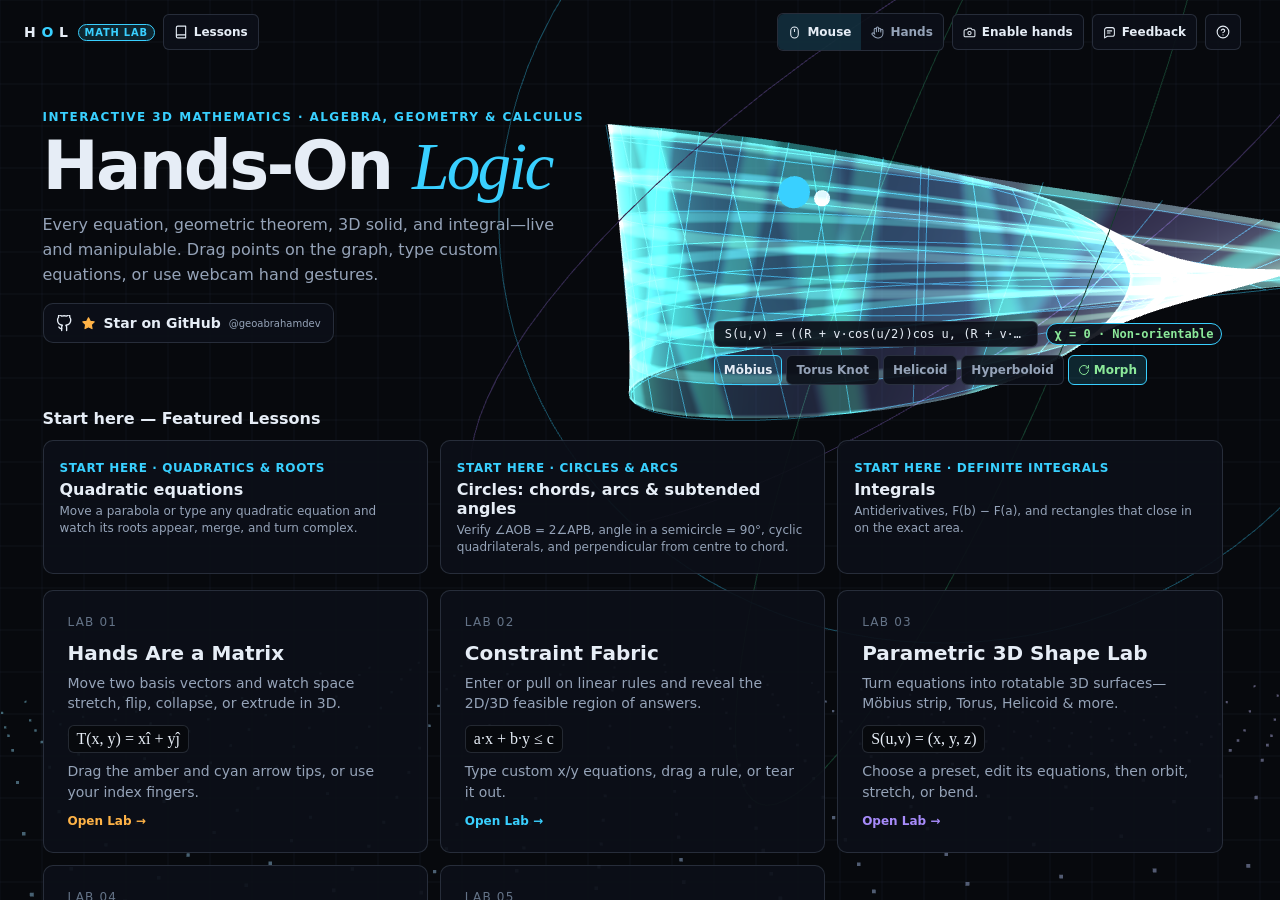
==== commit 4eb82b26: "Deploy Google indexing metadata" ====
--- a/index.html
+++ b/index.html
@@ -4,6 +4,7 @@
     <meta charset="UTF-8" />
     <meta name="viewport" content="width=device-width, initial-scale=1.0" />
     <meta name="theme-color" content="#07090d" />
+    <meta name="robots" content="index, follow, max-image-preview:large, max-snippet:-1, max-video-preview:-1" />
     <link rel="manifest" href="./manifest.webmanifest" />
     <link rel="icon" href="./app-icon.svg" type="image/svg+xml" />
     <meta
@@ -11,6 +12,7 @@
       content="Interactive school maths you move with your mouse or your hands: equations, coordinate geometry, conics, derivatives and integrals (Class 8–12)."
     />
     <meta property="og:type" content="website" />
+    <meta property="og:locale" content="en_US" />
     <meta property="og:site_name" content="Hands-On Logic" />
     <meta property="og:title" content="Hands-On Logic — Interactive 3D Mathematics" />
     <meta
@@ -29,7 +31,37 @@
       content="Move equations, geometric theorems, 3D surfaces and integrals with your mouse, custom inputs or webcam hand gestures."
     />
     <meta name="twitter:image" content="https://geoabrahamdev.github.io/hands-on-logic-site/social-preview.png" />
-    <title>Hands-On Logic</title>
+    <link rel="canonical" href="https://geoabrahamdev.github.io/hands-on-logic-site/" />
+    <script type="application/ld+json">
+      {
+        "@context": "https://schema.org",
+        "@type": "WebApplication",
+        "name": "Hands-On Logic",
+        "url": "https://geoabrahamdev.github.io/hands-on-logic-site/",
+        "description": "A free interactive mathematics laboratory for exploring algebra, geometry, calculus, matrices, data, and manipulable 3D surfaces.",
+        "applicationCategory": "EducationalApplication",
+        "operatingSystem": "Any",
+        "browserRequirements": "Requires JavaScript; WebGL is used for enhanced 3D visualizations.",
+        "isAccessibleForFree": true,
+        "offers": {
+          "@type": "Offer",
+          "price": "0",
+          "priceCurrency": "USD"
+        },
+        "educationalUse": ["instruction", "self study", "demonstration"],
+        "audience": {
+          "@type": "EducationalAudience",
+          "educationalRole": ["student", "teacher"]
+        },
+        "inLanguage": "en",
+        "author": {
+          "@type": "Person",
+          "name": "Geo Abraham",
+          "url": "https://github.com/geoabrahamdev"
+        }
+      }
+    </script>
+    <title>Hands-On Logic — Free Interactive Maths Lab (Class 8–12)</title>
     <script type="module" crossorigin src="./assets/index-BWX9AAp1.js"></script>
     <link rel="modulepreload" crossorigin href="./assets/demos-DNYmRfvY.js">
     <link rel="modulepreload" crossorigin href="./assets/lesson-engine-R3QehIHK.js">
